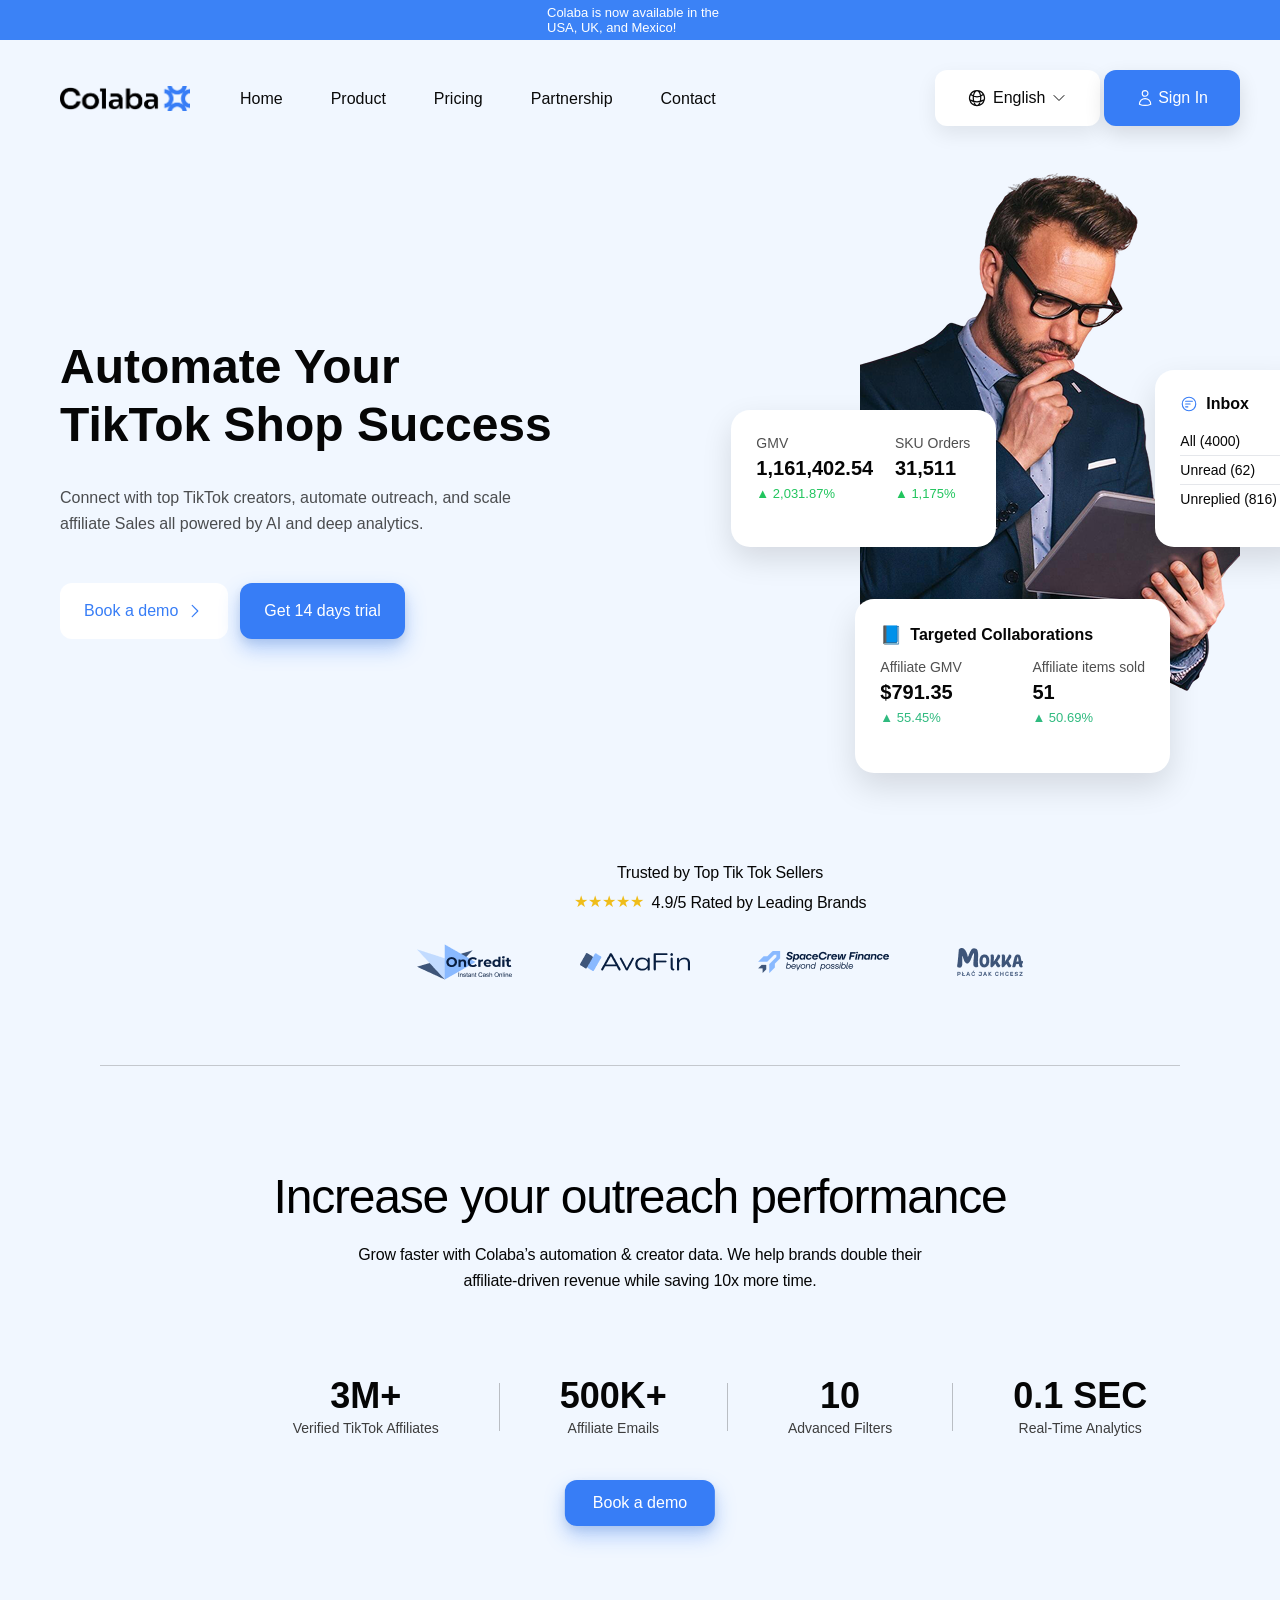
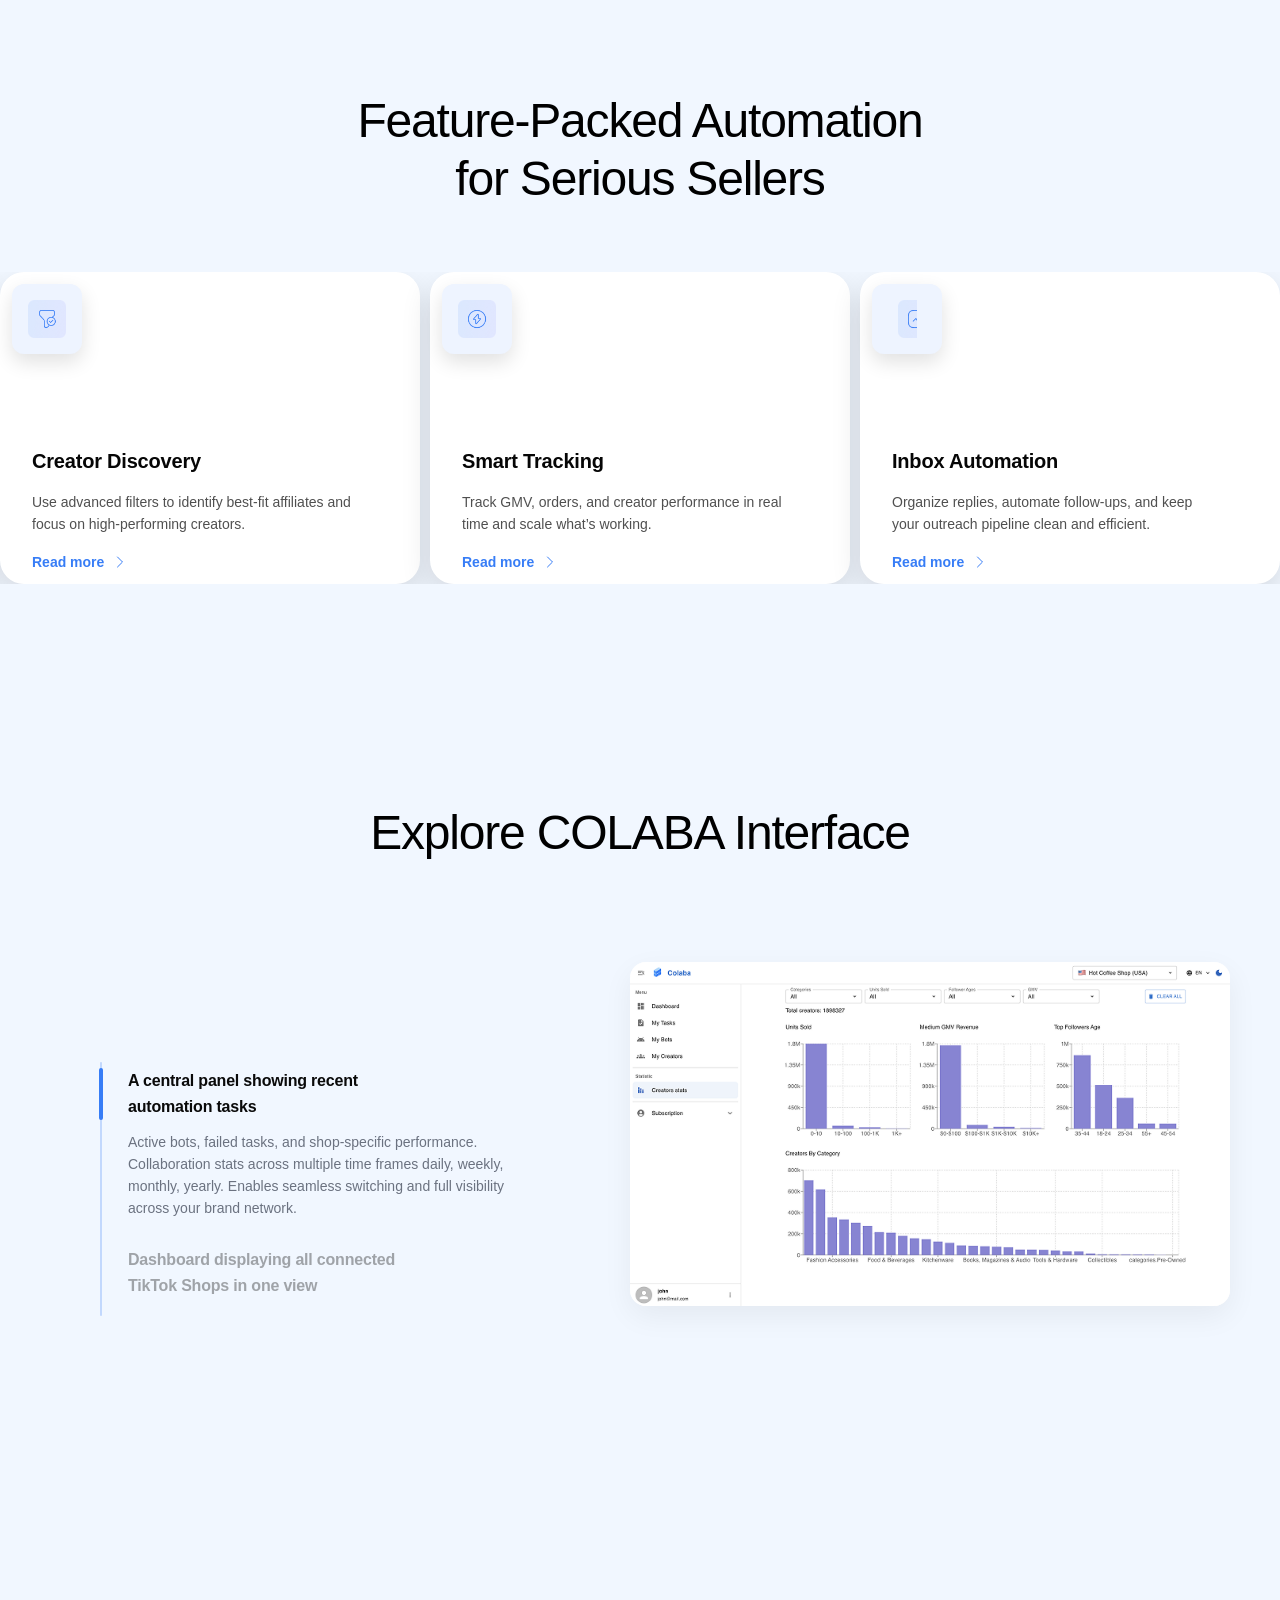
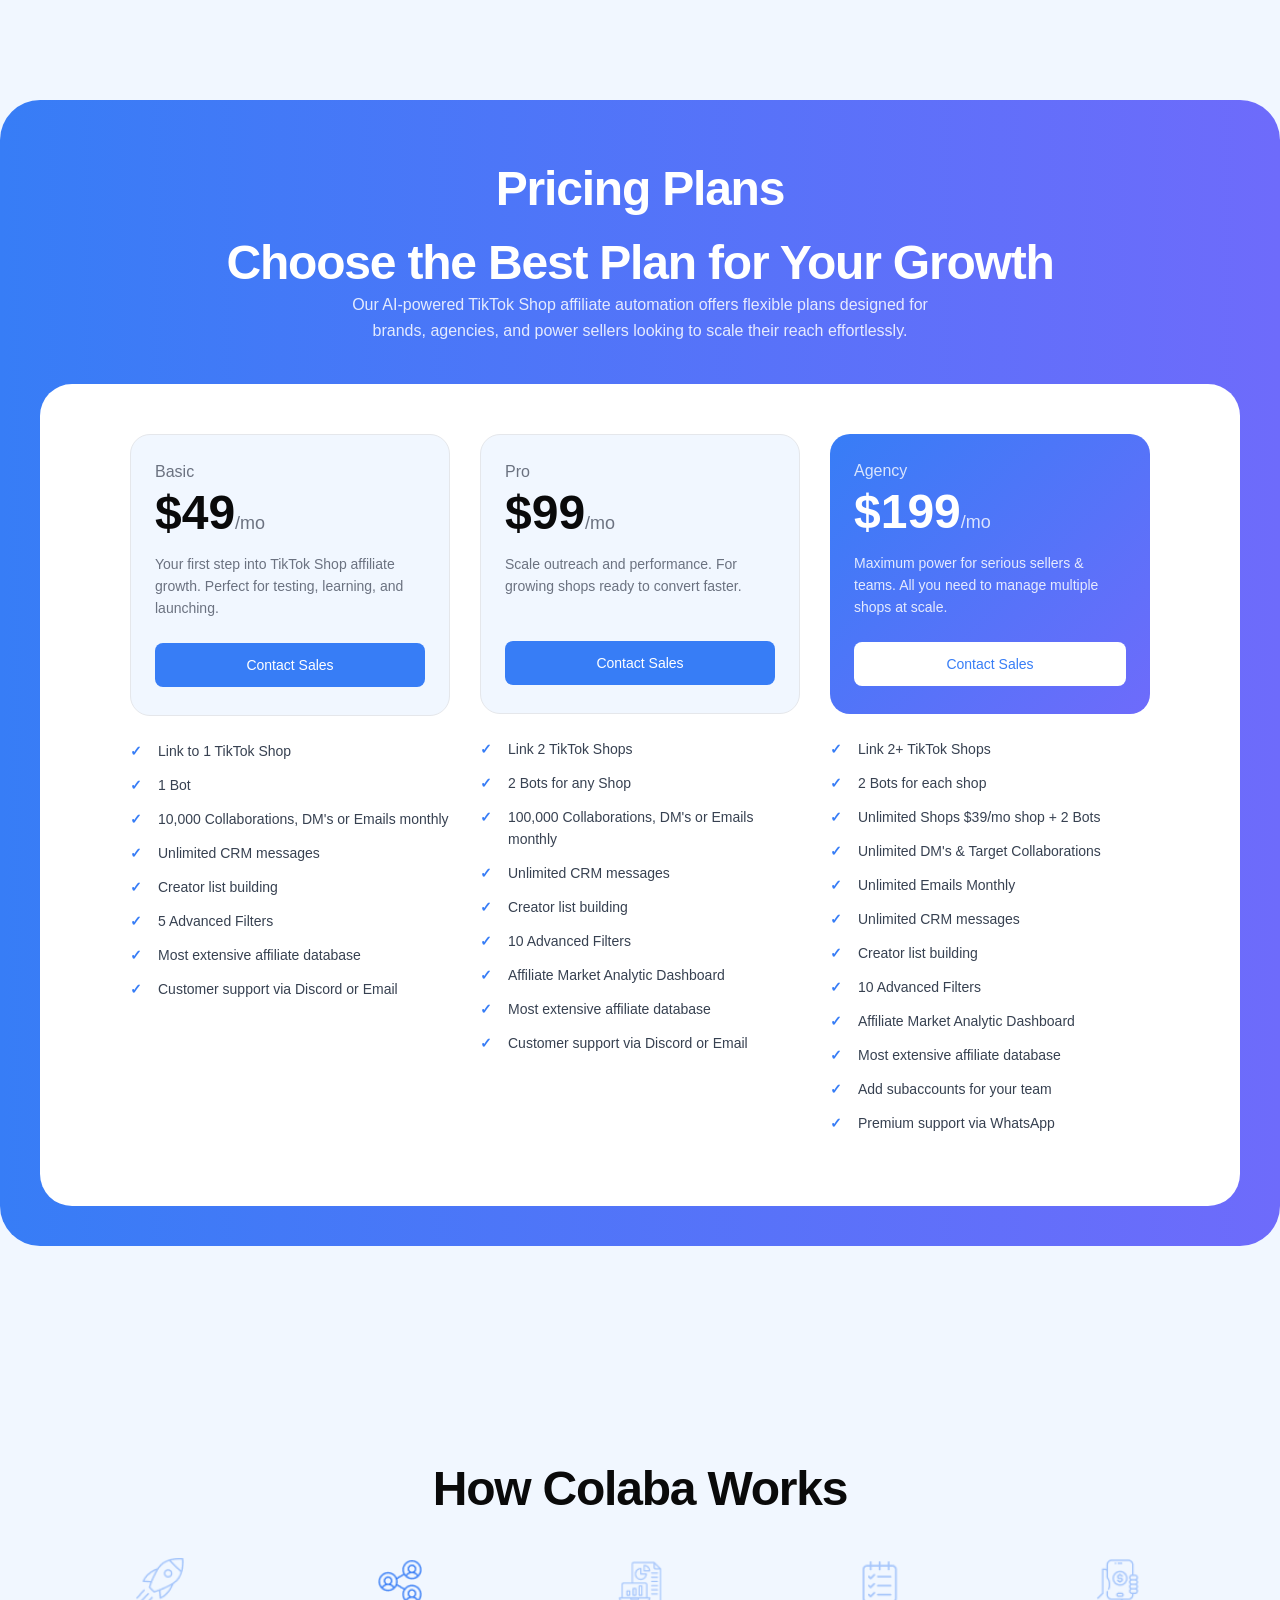
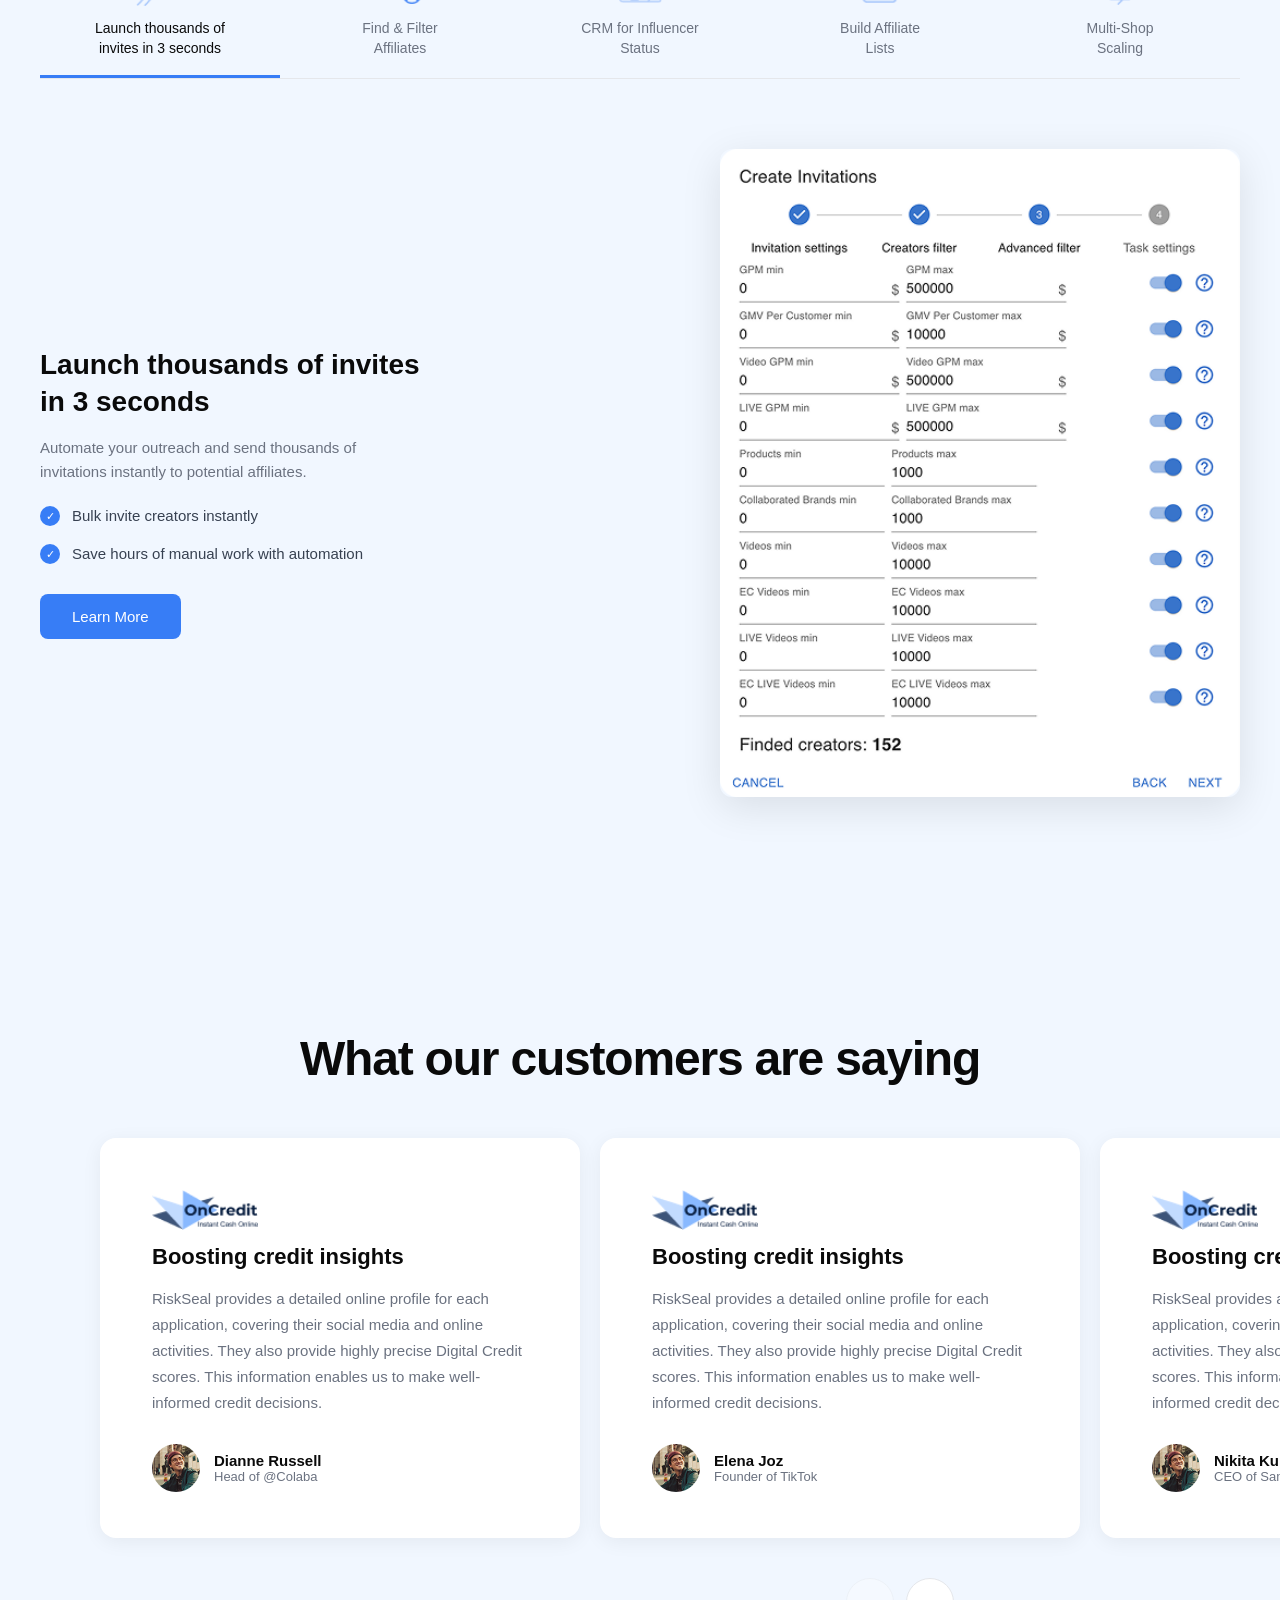
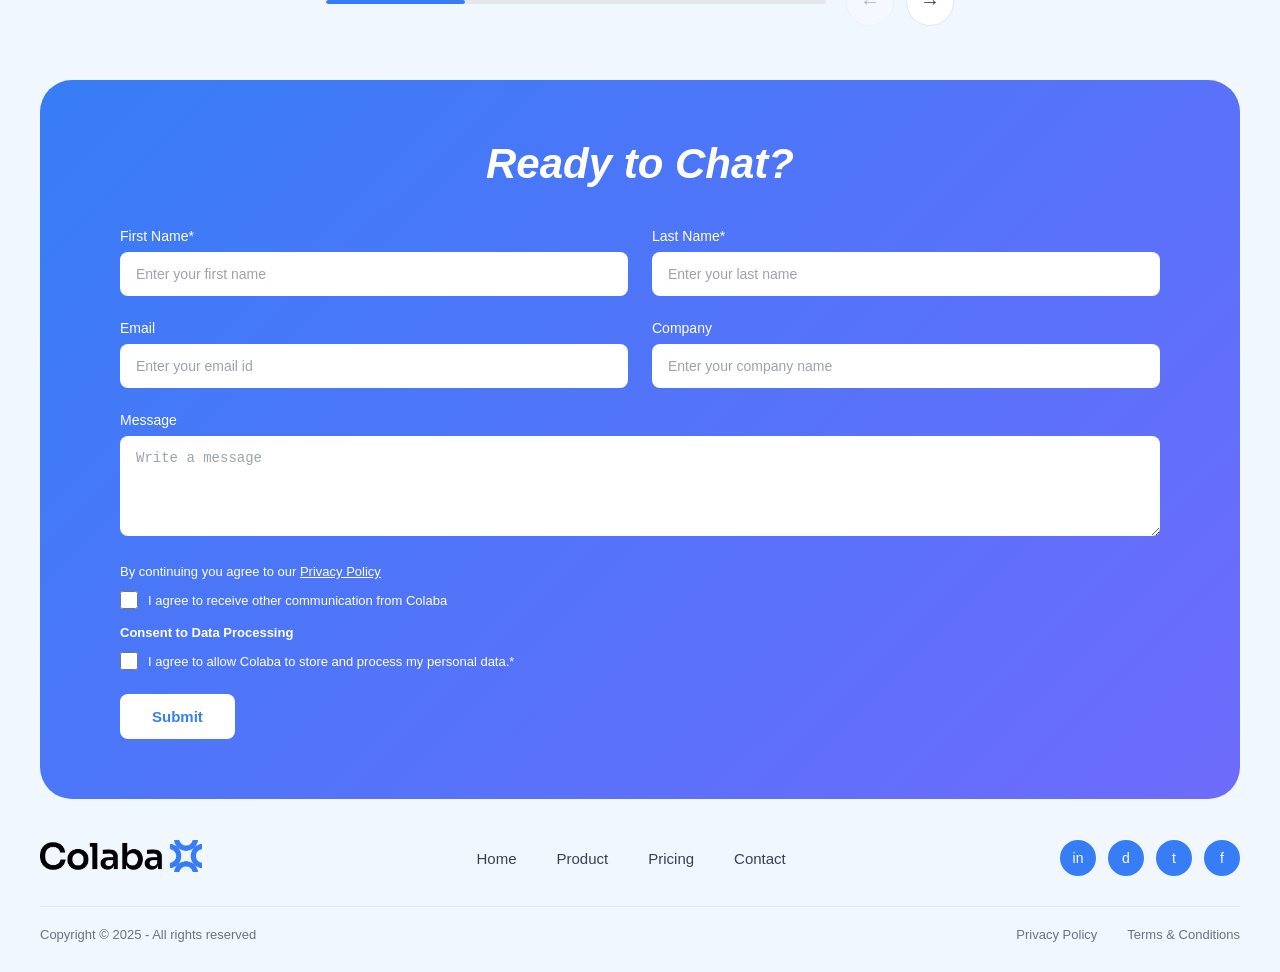
==== index.html @ 6de0d35f "Initial commit" ====
<!DOCTYPE html>
<html lang="en">
<head>
  <meta charset="UTF-8" />
  <title>Colaba</title>
  <link rel="stylesheet" href="https://cdn.jsdelivr.net/npm/swiper@11/swiper-bundle.min.css">
  <link rel="stylesheet" href="assets/css/style.css" />
  <link rel="stylesheet" href="assets/css/responsive.css" />
</head>
<body>
<!-- ================= HEADER ================= -->
<header class="site-header">
  <div class="container">
    <div class="header-wrapper">
 
      <!-- Announcement Bar -->
      <div class="announcement-wrapper">
        <div class="announcement-bar">
          Colaba is now available in the USA, UK, and Mexico!
        </div>
      </div>
 
      <!-- Logo -->
      <img src="assets/Group.png" alt="Colaba Logo" class="logo" />
 
      <!-- Navigation -->
      <nav class="nav-menu">
        <a href="#">Home</a>
        <a href="#">Product</a>
        <a href="#">Pricing</a>
        <a href="#">Partnership</a>
        <a href="#">Contact</a>
      </nav>
 
      <!-- Language Button -->
      <button class="english-btn">
        <svg xmlns="http://www.w3.org/2000/svg" fill="none" viewBox="0 0 24 24" stroke-width="1.5" stroke="currentColor" class="icon">
          <path stroke-linecap="round" stroke-linejoin="round" d="M12 21a9.004 9.004 0 0 0 8.716-6.747M12 21a9.004 9.004 0 0 1-8.716-6.747M12 21c2.485 0 4.5-4.03 4.5-9S14.485 3 12 3m0 18c-2.485 0-4.5-4.03-4.5-9S9.515 3 12 3m0 0a8.997 8.997 0 0 1 7.843 4.582M12 3a8.997 8.997 0 0 0-7.843 4.582m15.686 0A11.953 11.953 0 0 1 12 10.5c-2.998 0-5.74-1.1-7.843-2.918m15.686 0A8.959 8.959 0 0 1 21 12c0 .778-.099 1.533-.284 2.253m0 0A17.919 17.919 0 0 1 12 16.5c-3.162 0-6.133-.815-8.716-2.247m0 0A9.015 9.015 0 0 1 3 12c0-1.605.42-3.113 1.157-4.418" />
        </svg>
        <span>English</span>
        <svg xmlns="http://www.w3.org/2000/svg" fill="none" viewBox="0 0 24 24" stroke-width="1.5" stroke="currentColor" class="arrow">
          <path stroke-linecap="round" stroke-linejoin="round" d="m19.5 8.25-7.5 7.5-7.5-7.5" />
        </svg>
      </button>
 
      <!-- Sign In -->
      <button class="signin-btn">
        <svg xmlns="http://www.w3.org/2000/svg" fill="none" viewBox="0 0 24 24" stroke-width="1.5" stroke="currentColor" class="icon">
          <path stroke-linecap="round" stroke-linejoin="round" d="M15.75 6a3.75 3.75 0 1 1-7.5 0 3.75 3.75 0 0 1 7.5 0ZM4.501 20.118a7.5 7.5 0 0 1 14.998 0A17.933 17.933 0 0 1 12 21.75c-2.676 0-5.216-.584-7.499-1.632Z" />
        </svg>
        <span>Sign In</span>
      </button>
 
    </div>
  </div>
</header>
 
<!-- ================= HERO SECTION ================= -->
<section class="section-hero">
  <div class="container">
    <div class="hero-wrapper">
 
      <!-- Hero Left -->
      <div class="hero-left">
        <div class="hero-text-frame">
          <h1>Automate Your<br />TikTok Shop Success</h1>
          <p>Connect with top TikTok creators, automate outreach, and scale affiliate Sales all powered by AI and deep analytics.</p>
          <div class="hero-buttons">
            <button class="btn-secondary">
              Book a demo
              <svg xmlns="http://www.w3.org/2000/svg" fill="none" viewBox="0 0 24 24" stroke-width="1.5" stroke="currentColor" class="chevron">
                <path stroke-linecap="round" stroke-linejoin="round" d="m8.25 4.5 7.5 7.5-7.5 7.5" />
              </svg>
            </button>
            <button class="btn-primary cta-floating-effect">Get 14 days trial</button>
          </div>
        </div>
      </div>
 
      <!-- Hero Right -->
      <div class="hero-right">
        <img src="assets/im.png" alt="Hero Visual" class="hero-image" />
 
        <div class="stats-frame">
          <div class="stat-item">
            <span class="stat-label">GMV</span>
            <span class="stat-value">1,161,402.54</span>
            <span class="stat-growth">▲ 2,031.87%</span>
          </div>
          <div class="stat-item">
            <span class="stat-label">SKU Orders</span>
            <span class="stat-value">31,511</span>
            <span class="stat-growth">▲ 1,175%</span>
          </div>
        </div>
 
        <div class="collab-frame">
          <div class="collab-header">
            <span class="collab-icon">📘</span>
            <span class="collab-title">Targeted Collaborations</span>
          </div>
          <div class="collab-stats">
            <div class="collab-item">
              <span class="collab-label">Affiliate GMV</span>
              <span class="collab-value">$791.35</span>
              <span class="collab-growth">▲ 55.45%</span>
            </div>
            <div class="collab-item">
              <span class="collab-label">Affiliate items sold</span>
              <span class="collab-value">51</span>
              <span class="collab-growth">▲ 50.69%</span>
            </div>
          </div>
        </div>
 
        <div class="inbox-frame">
          <div class="inbox-header">
            <svg xmlns="http://www.w3.org/2000/svg" fill="none" viewBox="0 0 24 24" stroke-width="1.5" stroke="currentColor" class="inbox-icon">
              <path stroke-linecap="round" stroke-linejoin="round" d="M7.5 8.25h9m-9 3.75h6m-6 3.75h3M21 12c0 4.97-4.03 9-9 9s-9-4.03-9-9 4.03-9 9-9 9 4.03 9 9Z" />
            </svg>
            <span class="inbox-title">Inbox</span>
          </div>
          <div class="inbox-item">All (4000)</div>
          <div class="divider"></div>
          <div class="inbox-item">Unread (62)</div>
          <div class="divider"></div>
          <div class="inbox-item">Unreplied (816)</div>
        </div>
      </div>
 
    </div>
  </div>
</section>
 
<!-- ================= TRUST SECTION ================= -->
<section class="section-trust">
  <div class="container">
    <div class="trust-wrapper">
 
      <div class="trust-badge">
        <span class="trust-text">Trusted by Top Tik Tok Sellers</span>
        <div class="rating-row">
          <div class="stars">★★★★★</div>
          <span class="rating-text">4.9/5 Rated by Leading Brands</span>
        </div>
      </div>
 
      <img src="assets/Frame 146.png" alt="Trusted Brands" class="brands-image" />
 
    </div>
  </div>
</section>
 
<hr class="section-separator" />
<!-- ================= SECOND PAGE / OUTREACH SECTION ================= -->
<section class="section-outreach">

  <div class="container">

    <!-- Section Header -->
    <div class="outreach-header">
      <h2 class="second-page-title">
        Increase your outreach performance
      </h2>

      <p class="second-page-subtext">
        Grow faster with Colaba’s automation & creator data. We help brands double their
        affiliate-driven revenue while saving 10x more time.
      </p>
    </div>

    <!-- Metrics -->
    <div class="metrics-bar">

      <div class="metric">
        <div class="metric-value">3M+</div>
        <div class="metric-label">Verified TikTok Affiliates</div>
      </div>

      <div class="metric-divider"></div>

      <div class="metric">
        <div class="metric-value">500K+</div>
        <div class="metric-label">Affiliate Emails</div>
      </div>

      <div class="metric-divider"></div>

      <div class="metric">
        <div class="metric-value">10</div>
        <div class="metric-label">Advanced Filters</div>
      </div>

      <div class="metric-divider"></div>

      <div class="metric">
        <div class="metric-value">0.1 SEC</div>
        <div class="metric-label">Real-Time Analytics</div>
      </div>

    </div>

    <!-- CTA -->
    <div class="outreach-cta">
      <button class="cta-positioned cta-floating-effect">
        Book a demo
      </button>
    </div>

  </div>

</section>

<!-- ================= THIRD PAGE ================= -->
<section>

  <!-- Title (UNCHANGED classes) -->
  <section class="third-page-title-wrapper">
    <h2 class="third-page-title">
      Feature-Packed Automation<br />
      for Serious Sellers
    </h2>
  </section>

  <!-- Cards Section (UNCHANGED classes & structure) -->
  <section class="third-page-cards">

    <div class="swiper mySwiper">
      <div class="swiper-wrapper">

        <!-- Card 1 -->
        <div class="swiper-slide">
          <div class="feature-card">
            <div class="feature-icon icon-1">
              <img src="assets/Frame 152.png" alt="Feature icon 1" />
            </div>

            <div class="feature-content">
              <h3 class="feature-title">AI Outreach</h3>
              <p class="feature-desc">
                Find top creators and automate personalized outreach to scale faster with less manual work.
              </p>

              <a href="#" class="feature-link">
                Read more
                <svg xmlns="http://www.w3.org/2000/svg" fill="none"
                  viewBox="0 0 24 24" stroke-width="1.5"
                  stroke="currentColor" class="feature-link-icon">
                  <path stroke-linecap="round" stroke-linejoin="round"
                    d="m8.25 4.5 7.5 7.5-7.5 7.5" />
                </svg>
              </a>
            </div>
          </div>
        </div>

        <!-- Card 2 -->
        <div class="swiper-slide">
          <div class="feature-card">
            <div class="feature-icon icon-2">
              <img src="assets/Frame 154.png" alt="Feature icon 2" />
            </div>

            <div class="feature-content">
              <h3 class="feature-title">Creator Discovery</h3>
              <p class="feature-desc">
                Use advanced filters to identify best-fit affiliates and focus on high-performing creators.
              </p>

              <a href="#" class="feature-link">
                Read more
                <svg xmlns="http://www.w3.org/2000/svg" fill="none"
                  viewBox="0 0 24 24" stroke-width="1.5"
                  stroke="currentColor" class="feature-link-icon">
                  <path stroke-linecap="round" stroke-linejoin="round"
                    d="m8.25 4.5 7.5 7.5-7.5 7.5" />
                </svg>
              </a>
            </div>
          </div>
        </div>

        <!-- Card 3 -->
        <div class="swiper-slide">
          <div class="feature-card">
            <div class="feature-icon icon-3">
              <img src="assets/Frame 156.png" alt="Feature icon 3" />
            </div>

            <div class="feature-content">
              <h3 class="feature-title">Smart Tracking</h3>
              <p class="feature-desc">
                Track GMV, orders, and creator performance in real time and scale what’s working.
              </p>

              <a href="#" class="feature-link">
                Read more
                <svg xmlns="http://www.w3.org/2000/svg" fill="none"
                  viewBox="0 0 24 24" stroke-width="1.5"
                  stroke="currentColor" class="feature-link-icon">
                  <path stroke-linecap="round" stroke-linejoin="round"
                    d="m8.25 4.5 7.5 7.5-7.5 7.5" />
                </svg>
              </a>
            </div>
          </div>
        </div>

        <!-- Card 4 -->
        <div class="swiper-slide">
          <div class="feature-card">
            <div class="feature-icon icon-4">
              <img src="assets/Frame 158.png" alt="Feature icon 4" />
            </div>

            <div class="feature-content">
              <h3 class="feature-title">Inbox Automation</h3>
              <p class="feature-desc">
                Organize replies, automate follow-ups, and keep your outreach pipeline clean and efficient.
              </p>

              <a href="#" class="feature-link">
                Read more
                <svg xmlns="http://www.w3.org/2000/svg" fill="none"
                  viewBox="0 0 24 24" stroke-width="1.5"
                  stroke="currentColor" class="feature-link-icon">
                  <path stroke-linecap="round" stroke-linejoin="round"
                    d="m8.25 4.5 7.5 7.5-7.5 7.5" />
                </svg>
              </a>
            </div>
          </div>
        </div>

      </div>
    </div>

  </section>

</section>

<!-- ================= Explore Section ================= -->
<section class="explore-section">

  <!-- Section Title -->
  <h2 class="explore-title">
    Explore COLABA Interface
  </h2>

  <!-- Main Layout -->
  <div class="explore-layout">

    <!-- ================= Left Side ================= -->
    <div class="explore-left">

      <!-- Tabs Wrapper -->
      <div class="explore-tabs">

        <!-- Radio Controls (UNCHANGED) -->
        <input type="radio" name="exploreTabs" id="tab-1" checked>
        <input type="radio" name="exploreTabs" id="tab-2">

        <!-- Vertical Rail + Indicator -->
        <div class="explore-rail" aria-hidden="true">
          <div class="explore-indicator"></div>
        </div>

        <!-- Tab Item 1 -->
        <label class="explore-item item-1" for="tab-1">
          <div class="explore-item-title">
            A central panel showing recent<br />
            automation tasks
          </div>

          <div class="explore-item-desc">
            Active bots, failed tasks, and shop-specific performance. Collaboration stats across multiple time frames daily, weekly, monthly, yearly. Enables seamless switching and full visibility across your brand network.
          </div>
        </label>

        <!-- Tab Item 2 -->
        <label class="explore-item item-2" for="tab-2">
          <div class="explore-item-title">
            Dashboard displaying all connected<br />
            TikTok Shops in one view
          </div>

          <div class="explore-item-desc">
            View all connected shops in one dashboard and quickly track performance across your network.
          </div>
        </label>

      </div>
    </div>

    <!-- ================= Right Side ================= -->
    <div class="explore-right">
      <img
        src="assets/image 11.png"
        alt="COLABA Dashboard Preview"
        class="explore-image"
      />
    </div>

  </div>

</section>

<!-- ================= Pricing Section ================= -->
<section class="pricing-section">

  <!-- Gradient Card (Background Layer) -->
  <div class="gradient-card">

    <!-- Section Headings -->
    <h2 class="gradient-title">
      Pricing Plans
    </h2>

    <h3 class="gradient-subtitle">
      Choose the Best Plan for Your Growth
    </h3>

    <p class="gradient-desc">
      Our AI-powered TikTok Shop affiliate automation offers flexible plans designed for brands, agencies, and power sellers looking to scale their reach effortlessly.
    </p>

    <!-- White Card (Foreground Layer) -->
    <div class="white-card">

      <!-- Pricing Cards Wrapper -->
      <div class="pricing-cards">

        <!-- ================= Basic Plan ================= -->
        <div class="price-card">

          <div class="price-header">
            <span class="plan-name">Basic</span>

            <div class="plan-price">
              $49<span>/mo</span>
            </div>

            <p class="plan-desc">
              Your first step into TikTok Shop affiliate growth. Perfect for testing, learning, and launching.
            </p>

            <button class="plan-btn">
              Contact Sales
            </button>
          </div>

          <div class="plan-features">
            <ul>
              <li>Link to 1 TikTok Shop</li>
              <li>1 Bot</li>
              <li>10,000 Collaborations, DM's or Emails monthly</li>
              <li>Unlimited CRM messages</li>
              <li>Creator list building</li>
              <li>5 Advanced Filters</li>
              <li>Most extensive affiliate database</li>
              <li>Customer support via Discord or Email</li>
            </ul>
          </div>

        </div>

        <!-- ================= Pro Plan ================= -->
        <div class="price-card">

          <div class="price-header">
            <span class="plan-name">Pro</span>

            <div class="plan-price">
              $99<span>/mo</span>
            </div>

            <p class="plan-desc">
              Scale outreach and performance. For growing shops ready to convert faster.
            </p>

            <button class="plan-btn">
              Contact Sales
            </button>
          </div>

          <div class="plan-features">
            <ul>
              <li>Link 2 TikTok Shops</li>
              <li>2 Bots for any Shop</li>
              <li>100,000 Collaborations, DM's or Emails monthly</li>
              <li>Unlimited CRM messages</li>
              <li>Creator list building</li>
              <li>10 Advanced Filters</li>
              <li>Affiliate Market Analytic Dashboard</li>
              <li>Most extensive affiliate database</li>
              <li>Customer support via Discord or Email</li>
            </ul>
          </div>

        </div>

        <!-- ================= Agency Plan (Active) ================= -->
        <div class="price-card active">

          <div class="price-header">
            <span class="plan-name">Agency</span>

            <div class="plan-price">
              $199<span>/mo</span>
            </div>

            <p class="plan-desc">
              Maximum power for serious sellers & teams. All you need to manage multiple shops at scale.
            </p>

            <button class="plan-btn">
              Contact Sales
            </button>
          </div>

          <div class="plan-features">
            <ul>
              <li>Link 2+ TikTok Shops</li>
              <li>2 Bots for each shop</li>
              <li>Unlimited Shops $39/mo shop + 2 Bots</li>
              <li>Unlimited DM's & Target Collaborations</li>
              <li>Unlimited Emails Monthly</li>
              <li>Unlimited CRM messages</li>
              <li>Creator list building</li>
              <li>10 Advanced Filters</li>
              <li>Affiliate Market Analytic Dashboard</li>
              <li>Most extensive affiliate database</li>
              <li>Add subaccounts for your team</li>
              <li>Premium support via WhatsApp</li>
            </ul>
          </div>

        </div>

      </div>
    </div>

  </div>

</section>


<!-- How Colaba Works Section -->
<section class="section-how-it-works">
  <div class="container">
    <div class="how-it-works-wrapper">
 
      <h2 class="section-title">How Colaba Works</h2>
 
      <!-- Tabs Component -->
      <div class="print-tab" data-tab-id="colaba-tabs">
 
        <!-- Tabs Menu -->
        <ul class="print-tab-menu">
          <li data-tab-menu="launch" class="active">
            <div class="tab-icon">
              <img src="assets\rocket (4) 1.png" alt="Launch">
            </div>
            <span class="tab-text">Launch thousands of<br>invites in 3 seconds</span>
          </li>
          <li data-tab-menu="filter">
            <div class="tab-icon">
              <img src="assets\affiliate 1.png" alt="Filter">
            </div>
            <span class="tab-text">Find & Filter<br>Affiliates</span>
          </li>
          <li data-tab-menu="crm">
            <div class="tab-icon">
              <img src="assets\reporting 1.png" alt="CRM">
            </div>
            <span class="tab-text">CRM for Influencer<br>Status</span>
          </li>
          <li data-tab-menu="lists">
            <div class="tab-icon">
              <img src="assets\checklist (3) 1.png" alt="List">
            </div>
            <span class="tab-text">Build Affiliate<br>Lists</span>
          </li>
          <li data-tab-menu="scaling">
            <div class="tab-icon">
              <img src="assets\mobile-payment 1.png" alt="Scaling">
            </div>
            <span class="tab-text">Multi-Shop<br>Scaling</span>
          </li>
        </ul>
 
        <!-- Tabs Content -->
        <div class="print-tab-content">
 
          <!-- Tab 1: Launch -->
          <div data-tab-content="launch" class="view">
            <div class="tab-content-inner">
              <div class="content-left">
                <h3 class="content-title">Launch thousands of invites in 3 seconds</h3>
                <p class="content-desc">
                  Automate your outreach and send thousands of invitations instantly to potential affiliates.
                </p>
                <ul class="content-features">
                  <li>Bulk invite creators instantly</li>
                  <li>Save hours of manual work with automation</li>
                </ul>
                <button class="btn-learn-more">Learn More</button>
              </div>
              <div class="content-right">
                <img src="assets\image 21.png" alt="Launch Invites" class="content-image">
              </div>
            </div>
          </div>
 
          <!-- Tab 2: Filter -->
          <div data-tab-content="filter">
            <div class="tab-content-inner">
              <div class="content-left">
                <h3 class="content-title">Find & Filter Affiliates</h3>
                <p class="content-desc">
                  Hyper-target your outreach with AI filters Use 10+ advanced filters unavailable on TikTok or other tools:
                </p>
                <ul class="content-features">
                  <li>GMV, GPM, content volume</li>
                  <li>Brands collaborated, products promoted Let Colaba instantly surface your top-match creators.</li>
                </ul>
                <button class="btn-learn-more">Learn More</button>
              </div>
              <div class="content-right">
                <img src="assets\image 21.png" alt="Create Invitations" class="content-image">
              </div>
            </div>
          </div>
 
          <!-- Tab 3: CRM -->
          <div data-tab-content="crm">
            <div class="tab-content-inner">
              <div class="content-left">
                <h3 class="content-title">CRM for Influencer Status</h3>
                <p class="content-desc">
                  Track and manage all your influencer relationships in one place with our powerful CRM.
                </p>
                <ul class="content-features">
                  <li>Track influencer status and progress</li>
                  <li>Manage communications efficiently</li>
                </ul>
                <button class="btn-learn-more">Learn More</button>
              </div>
              <div class="content-right">
                <img src="assets\image 21.png" alt="CRM" class="content-image">
              </div>
            </div>
          </div>
 
          <!-- Tab 4: Lists -->
          <div data-tab-content="lists">
            <div class="tab-content-inner">
              <div class="content-left">
                <h3 class="content-title">Build Affiliate Lists</h3>
                <p class="content-desc">
                  Create and organize your affiliate lists for better campaign management.
                </p>
                <ul class="content-features">
                  <li>Organize affiliates by category</li>
                  <li>Export and share lists easily</li>
                </ul>
                <button class="btn-learn-more">Learn More</button>
              </div>
              <div class="content-right">
                <img src="assets\image 21.png" alt="Build Lists" class="content-image">
              </div>
            </div>
          </div>
 
          <!-- Tab 5: Scaling -->
          <div data-tab-content="scaling">
            <div class="tab-content-inner">
              <div class="content-left">
                <h3 class="content-title">Multi-Shop Scaling</h3>
                <p class="content-desc">
                  Scale your operations across multiple shops with ease.
                </p>
                <ul class="content-features">
                  <li>Manage multiple TikTok shops</li>
                  <li>Unified dashboard for all shops</li>
                </ul>
                <button class="btn-learn-more">Learn More</button>
              </div>
              <div class="content-right">
                <img src="assets\image 21.png" alt="Multi-Shop" class="content-image">
              </div>
            </div>
          </div>
 
        </div>
 
      </div>
 
    </div>
  </div>
</section>
<!-- Testimonials Section -->
<section class="section-testimonials">
  <div class="container">
    <div class="testimonials-wrapper">
 
      <h2 class="section-title">What our customers are saying</h2>
 
      <div class="swiper-container testimonials-slider">
        <div class="swiper-wrapper">
 
          <div class="swiper-slide">
            <div class="testimonial-card">
              <div class="card-logo">
                <img src="assets\664464d7aff31243b63e68c8_logo6 1.png" alt="OnCredit">
              </div>
              <h3 class="card-title">Boosting credit insights</h3>
              <p class="card-text">RiskSeal provides a detailed online profile for each application, covering their social media and online activities. They also provide highly precise Digital Credit scores. This information enables us to make well-informed credit decisions.</p>
              <div class="card-author">
                <img src="assets\Frame 186.png" alt="Dianne Russell" class="author-img">
                <div class="author-info">
                  <span class="author-name">Dianne Russell</span>
                  <span class="author-role">Head of @Colaba</span>
                </div>
              </div>
            </div>
          </div>
 
          <div class="swiper-slide">
            <div class="testimonial-card">
              <div class="card-logo">
                <img src="assets\664464d7aff31243b63e68c8_logo6 1.png" alt="AvaFin">
              </div>
              <h3 class="card-title">Boosting credit insights</h3>
              <p class="card-text">RiskSeal provides a detailed online profile for each application, covering their social media and online activities. They also provide highly precise Digital Credit scores. This information enables us to make well-informed credit decisions.</p>
              <div class="card-author">
                <img src="assets\Frame 186.png" alt="Elena Joz" class="author-img">
                <div class="author-info">
                  <span class="author-name">Elena Joz</span>
                  <span class="author-role">Founder of TikTok</span>
                </div>
              </div>
            </div>
          </div>
 
          <div class="swiper-slide">
            <div class="testimonial-card">
              <div class="card-logo">
                <img src="assets\664464d7aff31243b63e68c8_logo6 1.png" alt="SpaceCrew">
              </div>
              <h3 class="card-title">Boosting credit insights</h3>
              <p class="card-text">RiskSeal provides a detailed online profile for each application, covering their social media and online activities. They also provide highly precise Digital Credit scores. This information enables us to make well-informed credit decisions.</p>
              <div class="card-author">
                <img src="assets\Frame 186.png" alt="Nikita Kulikov" class="author-img">
                <div class="author-info">
                  <span class="author-name">Nikita Kulikov</span>
                  <span class="author-role">CEO of Samurai</span>
                </div>
              </div>
            </div>
          </div>
 
          <div class="swiper-slide">
            <div class="testimonial-card">
              <div class="card-logo">
                <img src="assets\664464d7aff31243b63e68c8_logo6 1.png" alt="Company">
              </div>
              <h3 class="card-title">Boosting credit insights</h3>
              <p class="card-text">RiskSeal provides a detailed online profile for each application, covering their social media and online activities. They also provide highly precise Digital Credit scores. This information enables us to make well-informed credit decisions.</p>
              <div class="card-author">
                <img src="assets\Frame 186.png" alt="John Doe" class="author-img">
                <div class="author-info">
                  <span class="author-name">John Doe</span>
                  <span class="author-role">Marketing Head</span>
                </div>
              </div>
            </div>
          </div>
 
          <div class="swiper-slide">
            <div class="testimonial-card">
              <div class="card-logo">
                <img src="assets\664464d7aff31243b63e68c8_logo6 1.png" alt="Company">
              </div>
              <h3 class="card-title">Boosting credit insights</h3>
              <p class="card-text">RiskSeal provides a detailed online profile for each application, covering their social media and online activities. They also provide highly precise Digital Credit scores. This information enables us to make well-informed credit decisions.</p>
              <div class="card-author">
                <img src="assets\Frame 186.png" alt="Jane Smith" class="author-img">
                <div class="author-info">
                  <span class="author-name">Jane Smith</span>
                  <span class="author-role">Product Manager</span>
                </div>
              </div>
            </div>
          </div>
 
        </div>
      </div>
 
      <div class="slider-controls">
        <div class="progress-bar">
          <div class="progress-fill"></div>
        </div>
        <div class="slider-arrows">
          <button class="swiper-button-prev"><span>←</span></button>
          <button class="swiper-button-next"><span>→</span></button>
        </div>
      </div>
 
    </div>
  </div>
</section>
<!-- Contact Section -->
<section class="section-contact">
  <div class="container">
    <div class="contact-wrapper">
 
      <div class="contact-card">
        <h2 class="contact-title">Ready to Chat?</h2>
 
        <form class="contact-form">
          <div class="form-row">
            <div class="form-group">
              <label>First Name*</label>
              <input type="text" placeholder="Enter your first name">
            </div>
            <div class="form-group">
              <label>Last Name*</label>
              <input type="text" placeholder="Enter your last name">
            </div>
          </div>
 
          <div class="form-row">
            <div class="form-group">
              <label>Email</label>
              <input type="email" placeholder="Enter your email id">
            </div>
            <div class="form-group">
              <label>Company</label>
              <input type="text" placeholder="Enter your company name">
            </div>
          </div>
 
          <div class="form-group full-width">
            <label>Message</label>
            <textarea placeholder="Write a message"></textarea>
          </div>
 
          <div class="form-consent">
            <p>By continuing you agree to our <a href="#">Privacy Policy</a></p>
            
            <label class="checkbox-label">
              <input type="checkbox">
              <span>I agree to receive other communication from Colaba</span>
            </label>
 
            <p class="consent-title">Consent to Data Processing</p>
            
            <label class="checkbox-label">
              <input type="checkbox">
              <span>I agree to allow Colaba to store and process my personal data.*</span>
            </label>
          </div>
 
          <button type="submit" class="btn-submit">Submit</button>
        </form>
      </div>
 
    </div>
  </div>
</section>
 
<!-- Footer -->
<footer class="site-footer">
  <div class="container">
    <div class="footer-top">
      <div class="footer-logo">
        <img src="assets\Group.png" alt="Colaba">
      </div>
      <nav class="footer-nav">
        <a href="#">Home</a>
        <a href="#">Product</a>
        <a href="#">Pricing</a>
        <a href="#">Contact</a>
      </nav>
      <div class="footer-social">
        <a href="#" class="social-icon"><span>in</span></a>
        <a href="#" class="social-icon"><span>d</span></a>
        <a href="#" class="social-icon"><span>t</span></a>
        <a href="#" class="social-icon"><span>f</span></a>
      </div>
    </div>
    <div class="footer-bottom">
      <p class="copyright">Copyright © 2025 - All rights reserved</p>
      <div class="footer-links">
        <a href="#">Privacy Policy</a>
        <a href="#">Terms & Conditions</a>
      </div>
    </div>
  </div>
</footer>
<!-- <script src="https://cdn.jsdelivr.net/npm/swiper@11/swiper-bundle.min.js"></script> -->
<script src="https://code.jquery.com/jquery-3.6.0.min.js"></script>
<script src="https://cdn.jsdelivr.net/npm/swiper@11/swiper-bundle.min.js"></script>
<script src="assets/js/custom.js"></script>
</body>
</html>
---- assets/css/style.css ----
/* =========================
   RESET
========================= */
* {
  margin: 0;
  padding: 0;
  box-sizing: border-box;
}

/* =========================
   PAGE
========================= */
body {
  background: #F1F7FF; /* light blue like your screenshot */
  position: relative;
  width: 100vw;
  min-height: 100vh; /* ✅ IMPORTANT */
  font-family: Arial, sans-serif;
  overflow-x: hidden;
  overflow-y: auto;
}


/* =========================
   ANNOUNCEMENT BAR
========================= */
.announcement-bar {
  width: 100%;
  height: 40px;
  background-color: #3B82F6;
  color: #ffffff;

  padding: 8px 547px;
  display: flex;
  align-items: center;
  justify-content: center;
  gap: 10px;

  font-size: 13px;
  font-weight: 500;
}

/* =========================
   LOGO
========================= */
.logo {
  position: absolute;
  left: 100px;
  top: 84px;

  width: 130px;
  height: 29px;
  object-fit: contain;
}

/* =========================
   NAVIGATION MENU
========================= */
.nav-menu {
  position: absolute;
  left: 292px;
  top: 86px;

  width: 540px;
  height: 26px;

  display: flex;
  align-items: center;
  gap: 62px;
}

.nav-menu a {
  text-decoration: none;
  color: #0A0A0A; /* Secondary color 950 */
  font-size: 16px;
  font-weight: 500;
}

/* =========================
   ENGLISH BUTTON
========================= */
.english-btn {
  position: absolute;
  left: 1028px;
  top: 70px;

  width: 165px;
  height: 56px;

  padding: 16px 32px;
  border-radius: 12px;
  border: none;

  background-color: #ffffff;
  color: #0A0A0A;

  display: flex;
  align-items: center;
  gap: 6px;

  font-size: 16px;
  font-weight: 500;
  cursor: pointer;

  box-shadow: 0px 8px 20px rgba(0, 0, 0, 0.08);
}

/* Globe icon */
.english-btn .icon {
  width: 20px;
  height: 20px;
}

/* Dropdown arrow */
.english-btn .arrow {
  width: 16px;
  height: 16px;
}
/* =========================
   SIGN IN BUTTON
========================= */
.signin-btn {
  position: absolute;
  left: 1205px;
  top: 70px;

  width: 136px;
  height: 56px;

  padding: 16px 32px;
  border-radius: 12px;
  border: none;

  background-color: #377DF6;
  color: #ffffff;

  display: flex;
  align-items: center;
  gap: 4px;

  font-size: 16px;
  font-weight: 500;
  cursor: pointer;

  box-shadow: 0px 8px 20px rgba(0, 0, 0, 0.12);

  white-space: nowrap;
}

/* User icon */
.signin-btn .icon {
  width: 20px;
  height: 20px;
}
/* =========================
   HERO TEXT FRAME
========================= */
.hero-text-frame {
  position: relative;
  max-width: 554px;
  left: 100px;
  top: 298px;

  width: 554px;
  height: 301px;

  display: flex;
  flex-direction: column;
  gap: 32px;
}

/* Heading */
.hero-text-frame h1 {
  color: #060606;
  font-size: 48px;
  font-weight: 700;
  line-height: 1.2;
}

/* Description text */
.hero-text-frame p {
  color: #060606;
  opacity: 0.7;

  font-size: 16px;
  line-height: 1.6;
  max-width: 480px;
}
/* =========================
   HERO BUTTONS
========================= */
.hero-buttons {
  position: absolute;
  left: 0;
  top: 245px;

  width: 265px;
  height: 56px;

  display: flex;
  align-items: center;
  gap: 12px;
  white-space: nowrap;
}

/* Shared button styles */
.hero-buttons button {
  height: 56px;
  padding: 0 24px;
  border-radius: 12px;
  border: none;

  display: flex;
  align-items: center;
  gap: 8px;

  font-size: 16px;
  font-weight: 500;
  cursor: pointer;
  white-space: nowrap;
}

/* Secondary button (Book a demo) */
.btn-secondary {
  background-color: #FFFFFF;
  color: #377DF6;
}

/* Primary button (Trial) */
.btn-primary {
  background-color: #377DF6;
  color: #FFFFFF;
}

/* Chevron icon */
.chevron {
  width: 18px;
  height: 18px;
}
/* =========================
   HERO RIGHT IMAGE
========================= */
.hero-image {
  position: absolute;
  left: 855px;
  top: 157px;

  width: 441px;
  height: 576px;

  object-fit: cover;
}
/* =========================
   STATS FRAME (LEFT)
========================= */
.stats-frame {
  position: absolute;
  left: 731px;
  top: 410px;

  width: 264.72px;
  height: 136.96px;

  padding: 25.35px;
  border-radius: 19.01px;

  background-color: #FFFFFF;

  display: flex;
  justify-content: space-between;
  gap: 12.68px;

  box-shadow: 0px 12px 30px rgba(0, 0, 0, 0.12);
}

/* Individual stat block */
.stat-item {
  display: flex;
  flex-direction: column;
  gap: 6px;
}

/* Labels */
.stat-label {
  font-size: 14px;
  color: #060606;
  opacity: 0.7;
}

/* Values */
.stat-value {
  font-size: 20px;
  font-weight: 700;
  color: #060606;
}

/* Growth indicator */
.stat-growth {
  font-size: 13px;
  color: #22C55E; /* green growth */
}
/* =========================
   TARGETED COLLABORATIONS FRAME
========================= */
.collab-frame {
  position: absolute;
  left: 855px;
  top: 599px;

  width: 315.31px;
  height: 173.64px;

  padding: 25.35px;
  border-radius: 19.01px;

  background-color: #FFFFFF;

  display: flex;
  flex-direction: column;
  gap: 12.68px;

  box-shadow: 0px 14px 32px rgba(0, 0, 0, 0.12);
}

/* Header */
.collab-header {
  display: flex;
  align-items: center;
  gap: 8px;
}

.collab-icon {
  color: #377DF6;
  font-size: 18px;
}

.collab-title {
  font-size: 16px;
  font-weight: 600;
  color: #060606;
}

/* Stats container */
.collab-stats {
  display: flex;
  justify-content: space-between;
}

/* Individual stat */
.collab-item {
  display: flex;
  flex-direction: column;
  gap: 6px;
}

/* Labels */
.collab-label {
  font-size: 14px;
  color: #060606;
  opacity: 0.7;
}

/* Values */
.collab-value {
  font-size: 20px;
  font-weight: 700;
  color: #060606;
}

/* Growth */
.collab-growth {
  font-size: 13px;
  color: #2FBA7F;
}
/* =========================
   INBOX FRAME
========================= */
.inbox-frame {
  position: absolute;
  left: 1155px;
  top: 370px;

  width: 150.53px;
  height: 177.39px;

  padding: 25.35px;
  border-radius: 19.01px;

  background-color: #FFFFFF;

  display: flex;
  flex-direction: column;

  box-shadow: 0px 14px 32px rgba(0, 0, 0, 0.12);
}

/* Header */
.inbox-header {
  display: flex;
  align-items: center;
  gap: 8px;
  margin-bottom: 14px; /* proper separation from list */
}

.inbox-icon {
  width: 18px;
  height: 18px;
  color: #377DF6;
}

.inbox-title {
  font-size: 16px;
  font-weight: 600;
  color: #060606;
}

/* Inbox rows */
.inbox-item {
  font-size: 14px;
  color: #060606;
  padding: 6px 0; /* ✅ row breathing space */
}


/* Divider lines */
.divider {
  height: 1px;
  background-color: #E5E7EB;
  width: 100%;
}
@media (max-width: 1280px) {
  .logo {
    left: 60px;
  }

  .nav-menu {
    left: 240px;
    gap: 48px;
  }

  .english-btn {
    left: auto;
    right: 180px;
  }

  .signin-btn {
    left: auto;
    right: 40px;
  }

  .hero-text-frame {
    left: 60px;
  }

  .hero-image {
    left: auto;
    right: 40px;
    width: 380px;
  }
}

@media (max-width: 1024px) {
  .nav-menu {
    display: none; /* companies hide nav on tablet */
  }

  .hero-text-frame {
    position: relative;
    top: 160px;
    left: 50%;
    transform: translateX(-50%);
    text-align: center;
    width: 90%;
  }

  .hero-buttons {
    position: relative;
    top: 0;
    justify-content: center;
  }

  .hero-image {
    position: relative;
    top: 200px;
    left: 50%;
    transform: translateX(-50%);
    width: 420px;
  }

  .stats-frame,
  .collab-frame,
  .inbox-frame {
    position: relative;
    top: 260px;
    left: 50%;
    transform: translateX(-50%);
    margin-bottom: 24px;
  }
}
@media (max-width: 768px) {
  body {
    height: auto;
  }

  .logo {
    left: 20px;
    top: 70px;
  }

  .english-btn,
  .signin-btn {
    display: none; /* mobile header simplification */
  }

  .hero-text-frame {
    top: 140px;
    gap: 24px;
  }

  .hero-text-frame h1 {
    font-size: 32px;
    line-height: 1.3;
  }

  .hero-text-frame p {
    font-size: 15px;
  }

  .hero-buttons {
    flex-direction: column;
    width: 100%;
  }

  .hero-buttons button {
    width: 100%;
    justify-content: center;
  }

  .hero-image {
    width: 90%;
    top: 180px;
  }

  .stats-frame,
  .collab-frame,
  .inbox-frame {
    width: 90%;
  }
}

/* =========================
   TRUST BADGE
========================= */
.trust-badge {
  position: absolute;
  left: 529px;
  top: 860px;

  width: 382px;
  height: 52px;

  display: flex;
  flex-direction: column;
  align-items: center;
  gap: 4px;
}

/* Top text */
.trust-text {
  font-size: 16px;
  line-height: 25.6px;
  letter-spacing: -0.2px;
  color: #060606;
  font-weight: 500;
}

/* Rating row */
.rating-row {
  display: flex;
  align-items: center;
  gap: 8px;
}

/* Stars */
.stars {
  color: #EFBD1A;
  font-size: 16px;
  line-height: 1;
}

/* Rating text */
.rating-text {
  font-size: 16px;
  line-height: 25.6px;
  letter-spacing: -0.2px;
  color: #060606;
  font-weight: 400;
}
/* =========================
   TRUSTED BRANDS IMAGE
========================= */
.brands-image {
  position: absolute;
  left: 417px;
  top: 944px;

  width: 606px;
  height: 36px;

  object-fit: contain;
}
/* =========================
   SECTION SEPARATOR
========================= */
.section-separator {
  position: absolute;
  left: 100px;
  top: 1065px;

  width: calc(100% - 200px); /* centered with 100px margin both sides */
  height: 1px;

  border: none;
  background-color: #3D3D3D;
  opacity: 0.25; /* subtle like the screenshot */
}
/* =========================
   SECOND PAGE TITLE (CENTERED)
========================= */
.second-page-title {
  position: absolute;
  left: 50%;
  top: 1168px;

  width: 1114px;
  height: 58px;

  transform: translateX(-50%); /* ✅ center horizontally */

  font-size: 48px;
  font-weight: 500; /* Medium */
  line-height: 57.8px;
  letter-spacing: -1.2px;

  color: #000000;
  text-align: center;
}
/* =========================
   SECOND PAGE SUBTEXT
========================= */
.second-page-subtext {
  position: absolute;
  left: 50%;
  top: 1242px;

  width: 605px;
  height: 52px;

  transform: translateX(-50%);

  font-size: 16px;
  line-height: 25.6px;
  letter-spacing: -0.2px;

  color: #060606;
  text-align: center;
}
/* =========================
   METRICS BAR
========================= */
.metrics-bar {
  position: absolute;
  left: 215px;
  top: 1358px;

  width: 1010px;
  height: 98px;

  display: flex;
  align-items: center;
  justify-content: center;
  gap: 60px;
}

/* Individual metric */
.metric {
  display: flex;
  flex-direction: column;
  align-items: center;
  gap: 6px;
}

/* Big number */
.metric-value {
  font-size: 36px;
  font-weight: 700;
  color: #060606;
  line-height: 1;
}

/* Label */
.metric-label {
  font-size: 14px;
  color: #3D3D3D;
  text-align: center;
}

/* Vertical divider */
.metric-divider {
  width: 1px;
  height: 48px;
  background-color: #3D3D3D;
  opacity: 0.3;
}
/* =========================
   CTA FLOATING EFFECT (NO POSITION)
========================= */
.cta-floating-effect {
  background-color: #377DF6;
  color: #ffffff;

  padding: 14px 28px;
  border-radius: 12px;
  border: none;

  font-size: 16px;
  font-weight: 500;
  cursor: pointer;

  box-shadow: 
    0px 10px 20px rgba(55, 125, 246, 0.35),
    0px 4px 8px rgba(0, 0, 0, 0.08);

  transition: 
    transform 0.25s ease,
    box-shadow 0.25s ease;
}

.cta-floating-effect:hover {
  transform: translateY(-4px);
  box-shadow: 
    0px 16px 30px rgba(55, 125, 246, 0.4),
    0px 8px 12px rgba(0, 0, 0, 0.1);
}
/* =========================
   CTA POSITION (SECOND PAGE ONLY)
========================= */
.cta-positioned {
  position: absolute;
  left: 50%;
  top: 1480px;
  transform: translateX(-50%);
}
/* =========================
   THIRD PAGE TITLE
========================= */
.third-page-title-wrapper {
  position: absolute;
  left: 50%;
  top: 1692px; /* exact Y from Figma */

  transform: translateX(-50%);
  width: 624px;
  height: 116px;

  display: flex;
  align-items: center;
  justify-content: center;

  text-align: center;
}

.third-page-title {
  font-size: 48px;
  font-weight: 500; /* Medium */
  line-height: 57.6px;
  letter-spacing: -1.2px;

  color: #000000;
  opacity: 1;
}
/* =========================
   FEATURE ICON (BASE)
========================= */
.feature-icon {
  width: 70px;
  height: 70px;

  padding: 16px;
  border-radius: 12px;

  display: flex;
  align-items: center;
  justify-content: center;

  background: #EEF4FF;

  box-shadow: 0px 8px 20px rgba(0, 0, 0, 0.12);
}

/* Icon image */
.feature-icon img {
  width: 100%;
  height: 100%;
  object-fit: contain;
}

/* Opacity ONLY on image*/

.icon-1 img {
  opacity: 0.4;
}

.icon-2 img,
.icon-3 img,
.icon-4 img {
  opacity: 1;
}
/* =========================
   FEATURE CARD TEXT
========================= */
.feature-content{
  margin-top: 20px;
  display: flex;
  flex-direction: column;
  gap: 12px;
}
 
.feature-title{
  font-size: 20px;
  font-weight: 700;
  letter-spacing: -0.2px;
  color: #060606;
}
 
.feature-desc{
  font-size: 14px;
  line-height: 22px;
  color: #060606;
  opacity: 0.7;
  max-width: 320px;
}
 
.feature-link{
  margin-top: auto;
  font-size: 14px;
  font-weight: 600;
  color: #377DF6;
  text-decoration: none;
}
 
.feature-link:hover{
  text-decoration: underline;
}
/* Text block exactly as per Figma positions */
.feature-content{
  position: absolute;
  left: 32px;   /* matches Figma X offsets */
  top: 155px;   /* matches Figma Y offsets */
  width: 335px;
  height: 125px;
 
  display: flex;
  flex-direction: column;
  gap: 16px;
}
 
.feature-title{
  font-size: 20px;
  font-weight: 600;
  line-height: 28px;
  color: #060606;
  margin: 0;
}
 
.feature-desc{
  font-size: 14px;
  font-weight: 400;
  line-height: 22px;
  color: #060606;
  opacity: 0.7;
  margin: 0;
}
.feature-link{
  display: inline-flex;
  align-items: center;
  gap: 8px;
 
  color: #377DF6;
  font-size: 14px;
  font-weight: 600;
  line-height: 22px;
 
  text-decoration: none;
}
 
.feature-link:hover{
  text-decoration: underline;
}
 
.feature-link-icon{
  width: 16px;
  height: 16px;
  color: #377DF6; /* same as text */
  flex: 0 0 auto;
}
/* ===== Third Page Cards (SWIPER) ===== */
.third-page-cards{
  position: absolute;
  top: 1872px;
  left: 0;
  width: 100%;
  height: 312px;
  overflow: hidden;
}
 
.mySwiper{ width: 100%; height: 100%; }
 
.mySwiper .swiper-wrapper{
  transition-timing-function: linear !important;
}
 
/* IMPORTANT: allow Swiper to position slides */
.mySwiper .swiper-slide{
  width: 200px;      /* Figma width */
  height: 312px;     /* Figma height */
  display: flex;
}
 
/* Card fills slide */
.mySwiper .feature-card{
  width: 100%;
  height: 100%;
  border-radius: 24px;
  padding: 12px;
  background: #ffffff;
  box-shadow: 0px 12px 30px rgba(0,0,0,0.12);
  position: relative;
}

/* ===== EXPLORE SECTION (absolute, right after 3rd page) ===== */
.explore-section{
  position: absolute;
  left: 0;
  top: 2404px;           /* 2184 + 80 gap */
  width: 100%;
}
 
/* Title sits at top of explore-section */
.explore-section .explore-title{
  width: 563px;
  height: 58px;
  margin: 0 auto 36px;
  text-align: center;
 
  font-size: 48px;
  font-weight: 500;
  line-height: 57.8px;
  letter-spacing: -1.2px;
  color: #000;
}
 
/* Content directly below title (NO top here) */
.explore-layout{
  width: 100%;
  padding: 0 100px;
  display: flex;
  align-items: flex-start;
  gap: 60px;
  margin-top: 100px;
}
 
/* Left column */
.explore-left{
  position: relative;
  width: 420px;
  /* padding-left: 28px; */
  margin-top: 100px;
}
 
/* Rail line */
.explore-rail{
  position: absolute;
  left: 0;
  top: 0;
  bottom: 0;
  width: 2px;
  background: rgba(55, 125, 246, 0.25);
  border-radius: 2px;
}
 
/* Blue indicator bar */
.explore-indicator{
  position: absolute;
  left: -1px;
  top: 6px;
  width: 4px;
  height: 52px;          /* height to cover 2-line title */
  border-radius: 4px;
  background: #377DF6;
  transition: top 0.3s ease;
}
 
/* Items */
.explore-tabs{ position: relative; padding-left: 28px; }
.explore-tabs input{ display: none; }
.explore-item{ display: block; cursor: pointer; padding: 6px 0; margin-bottom: 16px; }
 
/* Title styling */
.explore-item-title{
  font-size: 16px;
  font-weight: 600;
  line-height: 25.6px;
  letter-spacing: -0.2px;
  color: #0A0A0A;
  opacity: 0.35;
  transition: opacity 0.3s ease;
}
 
/* Description styling - gray color */
.explore-item-desc{
  margin-top: 12px;
  font-size: 14px;
  line-height: 22px;
  color: #6B7280;        /* ✅ Gray color for description */
  max-width: 390px;
  max-height: 0;
  overflow: hidden;
  opacity: 0;
  transition: max-height 0.3s ease, opacity 0.3s ease;
}
 
/* ===== TAB 1 ACTIVE ===== */
#tab-1:checked ~ .item-1 .explore-item-title {
  opacity: 1;
}
 
#tab-1:checked ~ .item-1 .explore-item-desc {
  max-height: 200px;
  opacity: 1;
}
 
#tab-1:checked ~ .explore-rail .explore-indicator {
  top: 6px;
}
 
/* ===== TAB 2 ACTIVE ===== */
#tab-2:checked ~ .item-2 .explore-item-title {
  opacity: 1;
}
 
#tab-2:checked ~ .item-2 .explore-item-desc {
  max-height: 200px;
  opacity: 1;
}
 
#tab-2:checked ~ .explore-rail .explore-indicator {
  top: 80px;             /* ✅ Adjust this if needed */
}
/* Right image */
.explore-right {
  flex: 1;
  display: flex;
  justify-content: flex-end;
}
 
.explore-image {
  width: 860px;
  max-width: 100%;
  height: auto;
  border-radius: 16px;
  background: #fff;
  box-shadow: 0px 10px 30px rgba(0,0,0,0.06);
  margin-right: -50px;    /* ✅ This moves the image to the right */
}
/* ===== PRICING SECTION ===== */
.pricing-section {
  position: absolute;
  left: 0;
  top: 3300px;
  width: 100%;
  padding: 0;
}
 
/* Gradient Card (Behind) */
.gradient-card {
  width: 100%;
  background: linear-gradient(90deg, #377DF6 0%, #6E6BFB 100%);
  border-radius: 40px;
  padding: 60px 40px 40px;
  text-align: center;
}
 
.gradient-title {
  font-size: 48px;
  font-weight: 600;
  color: #fff;
  margin-bottom: 16px;
  line-height: 57.8px;          /* ✅ Updated */
  letter-spacing: -1.2px;     
}
 
.gradient-subtitle {
  font-size: 48px;
  font-weight: 600;
  color: #fff;
  line-height: 1.2;
  line-height: 57.8px;          /* ✅ Updated */
  letter-spacing: -1.2px;     
}
 
.gradient-desc {
  font-size: 16px;
  line-height: 26px;
  color: rgba(255, 255, 255, 0.85);
  max-width: 600px;
  margin: 0 auto 40px;
}
 
/* ===== WHITE CARD ===== */
.white-card {
  position: relative;
  background: #fff;
  border-radius: 32px;
  padding: 50px 60px 60px;
}
 
/* Decorative Circles */
.circle {
  position: absolute;
  width: 12px;
  height: 12px;
  border-radius: 50%;
  border: 2px solid #377DF6;
  background: transparent;
}
 
.circle.top-left { top: 20px; left: 20px; }
.circle.top-right { top: 20px; right: 20px; }
.circle.bottom-left { bottom: 20px; left: 20px; }
.circle.bottom-right { bottom: 20px; right: 20px; }
 
/* ===== PRICING CARDS ===== */
.pricing-cards {
  display: flex;
  justify-content: center;
  gap: 30px;
}
 
.price-card {
  width: 320px;
  text-align: left;
  display: flex;
  flex-direction: column;
}
 
/* Price Header - SAME HEIGHT */
.price-header {
  background: #F1F7FF;
  border: 1px solid #E5E7EB;
  border-radius: 20px;
  padding: 28px 24px;
  margin-bottom: 24px;
  min-height: 280px;
  display: flex;
  flex-direction: column;
}
 
.plan-name {
  font-size: 16px;
  font-weight: 500;
  color: #6B7280;
  display: block;
  margin-bottom: 8px;
}
 
.plan-price {
  font-size: 48px;
  font-weight: 700;
  color: #0A0A0A;
  line-height: 1;
  margin-bottom: 16px;
}
 
.plan-price span {
  font-size: 18px;
  font-weight: 400;
  color: #6B7280;
}
 
.plan-desc {
  font-size: 14px;
  line-height: 22px;
  color: #6B7280;
  margin-bottom: 24px;
  flex-grow: 1;
}
 
.plan-btn {
  width: 100%;
  padding: 14px 24px;
  background: #377DF6;
  color: #fff;
  border: none;
  border-radius: 8px;
  font-size: 14px;
  font-weight: 500;
  cursor: pointer;
  margin-top: auto;
}
 
.plan-btn:hover {
  background: #2563EB;
}
 
/* ===== ACTIVE CARD (Agency) ===== */
.price-card.active .price-header {
  background: linear-gradient(135deg, #377DF6 0%, #6E6BFB 100%);
  border: none;
}
 
.price-card.active .plan-name {
  color: rgba(255, 255, 255, 0.8);
}
 
.price-card.active .plan-price {
  color: #fff;
}
 
.price-card.active .plan-price span {
  color: rgba(255, 255, 255, 0.8);
}
 
.price-card.active .plan-desc {
  color: rgba(255, 255, 255, 0.85);
}
 
.price-card.active .plan-btn {
  background: #fff;
  color: #377DF6;
}
 
.price-card.active .plan-btn:hover {
  background: #F0F7FF;
}
 
/* ===== FEATURES LIST ===== */
.plan-features ul {
  list-style: none;
  padding: 0;
  margin: 0;
}
 
.plan-features li {
  position: relative;
  padding-left: 28px;
  font-size: 14px;
  line-height: 22px;
  color: #374151;
  margin-bottom: 12px;
}
 
.plan-features li::before {
  content: '✓';
  position: absolute;
  left: 0;
  color: #377DF6;
  font-weight: 600;
}
/* ===== HOW IT WORKS SECTION ===== */
.section-how-it-works {
  position: absolute;
  left: 0;
  top: 4600px;
  width: 100%;
  padding: 60px 0 40px;
}
 
/* Container */
.section-how-it-works .container {
  width: 1240px;
  margin: 0 auto;
  padding: 0 20px;
}
 
/* Wrapper */
.how-it-works-wrapper {
  width: 100%;
}
 
/* Section Title */
.section-how-it-works .section-title {
  font-size: 48px;
  font-weight: 600;
  color: #0A0A0A;
  text-align: center;
  line-height: 57.8px;
  letter-spacing: -1.2px;
  margin-bottom: 40px;
}
 
/* ===== TABS MENU ===== */
.print-tab-menu {
  display: flex;
  justify-content: space-between;
  list-style: none;
  padding: 0;
  margin: 0 0 70px 0;
  border-bottom: 1px solid #E5E7EB;
}
 
.print-tab-menu li {
  display: flex;
  flex-direction: column;
  align-items: center;
  text-align: center;
  padding: 0 15px 20px;
  cursor: pointer;
  position: relative;
  flex: 1;
  transition: all 0.3s ease;
}
 
.print-tab-menu li::after {
  content: '';
  position: absolute;
  bottom: 0;
  left: 0;
  width: 100%;
  height: 3px;
  background: transparent;
  transition: background 0.3s ease;
}
 
.print-tab-menu li.active::after {
  background: #377DF6;
}
 
.tab-icon {
  width: 48px;
  height: 48px;
  margin-bottom: 12px;
}
 
.tab-icon img {
  width: 100%;
  height: 100%;
  object-fit: contain;
}
 
.tab-text {
  font-size: 14px;
  font-weight: 500;
  color: #6B7280;
  line-height: 20px;
  transition: color 0.3s ease;
}
 
.print-tab-menu li.active .tab-text {
  color: #0A0A0A;
}
 
/* ===== TABS CONTENT ===== */
.print-tab-content > div {
  display: none;
}
 
.print-tab-content > div.view {
  display: block;
}
 
.tab-content-inner {
  display: flex;
  align-items: center;
  gap: 40px;
}
 
/* Left Content */
.content-left {
  flex: 0 0 380px;
  padding-top: 40px;
}
 
.content-title {
  font-size: 28px;
  font-weight: 600;
  color: #0A0A0A;
  line-height: 1.3;
  margin-bottom: 16px;
}
 
.content-desc {
  font-size: 15px;
  line-height: 24px;
  color: #6B7280;
  margin-bottom: 20px;
}
 
.content-features {
  list-style: none;
  padding: 0;
  margin: 0 0 28px 0;
}
 
.content-features li {
  position: relative;
  padding-left: 32px;
  font-size: 15px;
  line-height: 24px;
  color: #374151;
  margin-bottom: 14px;
}
 
.content-features li::before {
  content: '✓';
  position: absolute;
  left: 0;
  top: 2px;
  width: 20px;
  height: 20px;
  background: #377DF6;
  color: #fff;
  border-radius: 50%;
  font-size: 11px;
  display: flex;
  align-items: center;
  justify-content: center;
}
 
/* Learn More Button */
.btn-learn-more {
  padding: 14px 32px;
  background: #377DF6;
  color: #fff;
  border: none;
  border-radius: 8px;
  font-size: 15px;
  font-weight: 500;
  cursor: pointer;
  transition: background 0.3s ease;
}
 
.btn-learn-more:hover {
  background: #2563EB;
}
 
/* Right Content */
.content-right {
  flex: 1;
  display: flex;
  justify-content: flex-end;
}
 
.content-image {
  width: 100%;
  max-width: 520px;
  border-radius: 12px;
  
  box-shadow: 0 10px 40px rgba(0, 0, 0, 0.1);
}

/* testimonials */
.section-testimonials {
  position: absolute;
  left: 0;
  top: 5750px;
  width: 100%;
  padding: 80px 0;
  background: transparent;
  overflow: hidden;
}
 
.section-testimonials .container {
  width: 100%;
  max-width: 100%;
  margin: 0;
  padding: 0;
}
 
.testimonials-wrapper {
  width: 100%;
}
 
.section-testimonials .section-title {
  font-size: 48px;
  font-weight: 600;
  color: #0A0A0A;
  text-align: center;
  line-height: 57.8px;
  letter-spacing: -1.2px;
  margin-bottom: 50px;
}
 
.testimonials-slider {
  width: 100%;
  overflow: visible;
  padding: 0;
  margin: 0;
  padding-left: 100px;
}
 
.testimonials-slider .swiper-wrapper {
  display: flex;
}
 
.testimonials-slider .swiper-slide {
  width: 450px;
  height: 400px;
  flex-shrink: 0;
  margin-right: 20px;
}
 
.testimonial-card {
  background: #fff;
  border-radius: 16px;
  padding: 52px;
  box-shadow: 0 4px 20px rgba(0, 0, 0, 0.06);
  height: 100%;
  display: flex;
  flex-direction: column;
}
 
.card-logo {
  height: 40px;
  margin-bottom: 14px;
}
 
.card-logo img {
  height: 100%;
  width: auto;
}
 
.card-title {
  font-size: 22px;
  font-weight: 600;
  color: #0A0A0A;
  margin-bottom: 16px;
}
 
.card-text {
  font-size: 15px;
  line-height: 26px;
  color: #6B7280;
  margin-bottom: 28px;
  flex-grow: 1;
}
 
.card-bottom {
  display: flex;
  align-items: center;
  justify-content: space-between;
  margin-top: auto;
}
 
.card-author {
  display: flex;
  align-items: center;
  gap: 14px;
}
 
.author-img {
  width: 48px;
  height: 48px;
  border-radius: 50%;
  object-fit: cover;
}
 
.author-info {
  display: flex;
  flex-direction: column;
}
 
.author-name {
  font-size: 15px;
  font-weight: 600;
  color: #0A0A0A;
}
 
.author-role {
  font-size: 13px;
  color: #6B7280;
}
 
.read-case-study {
  font-size: 14px;
  font-weight: 500;
  color: #377DF6;
  text-decoration: none;
  display: flex;
  align-items: center;
  gap: 6px;
}
 
.read-case-study:hover {
  text-decoration: underline;
}
 
/* Slider Controls - CENTERED */
.slider-controls {
  display: flex;
  align-items: center;
  justify-content: center;
  margin-top: 40px;
  gap: 20px;
}
 
.progress-bar {
  width: 500px;
  height: 4px;
  background: #E5E7EB;
  border-radius: 4px;
  overflow: hidden;
}
 
.progress-fill {
  height: 100%;
  background: #377DF6;
  border-radius: 4px;
  width: 20%;
  transition: width 0.3s ease;
}
 
.slider-arrows {
  display: flex;
  gap: 12px;
}
 
.swiper-button-prev,
.swiper-button-next {
  width: 48px;
  height: 48px;
  border-radius: 50%;
  border: 1px solid #E5E7EB;
  background: #fff;
  cursor: pointer;
  display: flex;
  align-items: center;
  justify-content: center;
  font-size: 20px;
  color: #374151;
  position: relative;
  top: auto;
  left: auto;
  right: auto;
  margin: 0;
}
 
.swiper-button-prev:hover,
.swiper-button-next:hover {
  background: #377DF6;
  border-color: #377DF6;
  color: #fff;
}
 
.swiper-button-prev::after,
.swiper-button-next::after {
  display: none;
}
/* ===== CONTACT SECTION ===== */
.section-contact {
  position: absolute;
  left: 0;
  top: 6400px;
  width: 100%;
  padding: 80px 40px;
  background: transparent;
}
 
.section-contact .container {
  max-width: 1200px;
  margin: 0 auto;
}
 
.contact-wrapper {
  width: 100%;
}
 
.contact-card {
  background: linear-gradient(135deg, #377DF6 0%, #6E6BFB 100%);
  border-radius: 32px;
  padding: 60px 80px;
}
 
.contact-title {
  font-size: 42px;
  font-weight: 600;
  color: #fff;
  text-align: center;
  margin-bottom: 40px;
  font-style: italic;
}
 
.contact-form {
  width: 100%;
}
 
.form-row {
  display: flex;
  gap: 24px;
  margin-bottom: 24px;
}
 
.form-group {
  flex: 1;
}
 
.form-group.full-width {
  width: 100%;
  margin-bottom: 24px;
}
 
.form-group label {
  display: block;
  font-size: 14px;
  font-weight: 500;
  color: #fff;
  margin-bottom: 8px;
}
 
.form-group input,
.form-group textarea {
  width: 100%;
  padding: 14px 16px;
  background: #fff;
  border: none;
  border-radius: 8px;
  font-size: 14px;
  color: #374151;
  outline: none;
}
 
.form-group input::placeholder,
.form-group textarea::placeholder {
  color: #9CA3AF;
}
 
.form-group textarea {
  min-height: 100px;
  resize: vertical;
}
 
.form-consent {
  margin-bottom: 24px;
}
 
.form-consent p {
  font-size: 13px;
  color: #fff;
  margin-bottom: 12px;
}
 
.form-consent a {
  color: #fff;
  text-decoration: underline;
}
 
.checkbox-label {
  display: flex;
  align-items: center;
  gap: 10px;
  font-size: 13px;
  color: #fff;
  margin-bottom: 12px;
  cursor: pointer;
}
 
.checkbox-label input {
  width: 18px;
  height: 18px;
  accent-color: #fff;
}
 
.consent-title {
  font-size: 14px;
  font-weight: 600;
  color: #fff;
  margin-top: 16px;
  margin-bottom: 12px;
}
 
.btn-submit {
  padding: 14px 32px;
  background: #fff;
  color: #377DF6;
  border: none;
  border-radius: 8px;
  font-size: 15px;
  font-weight: 600;
  cursor: pointer;
}
 
.btn-submit:hover {
  background: #F0F7FF;
}
 
/* ===== FOOTER ===== */
.site-footer {
  position: absolute;
  left: 0;
  top: 7200px;
  width: 100%;
  padding: 40px 40px 30px;
  /* background: #fff; */
}
 
.site-footer .container {
  width: 100%;
  max-width: 1200px;
  margin: 0 auto;
}
 
.footer-top {
  display: flex;
  align-items: center;
  justify-content: space-between;
  padding-bottom: 30px;
  border-bottom: 1px solid #E5E7EB;
}
 
.footer-logo img {
  height: 32px;
  width: auto;
}
 
.footer-nav {
  display: flex;
  gap: 40px;
}
 
.footer-nav a {
  font-size: 15px;
  font-weight: 500;
  color: #374151;
  text-decoration: none;
}
 
.footer-nav a:hover {
  color: #377DF6;
}
 
.footer-social {
  display: flex;
  gap: 12px;
}
 
.social-icon {
  width: 36px;
  height: 36px;
  border-radius: 50%;
  background: #377DF6;
  color: #fff;
  display: flex;
  align-items: center;
  justify-content: center;
  font-size: 14px;
  text-decoration: none;
}
 
.social-icon:hover {
  background: #2563EB;
}
 
.footer-bottom {
  display: flex;
  align-items: center;
  justify-content: space-between;
  padding-top: 20px;
}
 
.copyright {
  font-size: 13px;
  color: #6B7280;
}
 
.footer-links {
  display: flex;
  gap: 30px;
}
 
.footer-links a {
  font-size: 13px;
  color: #6B7280;
  text-decoration: none;
}
 
.footer-links a:hover {
  color: #377DF6;
}
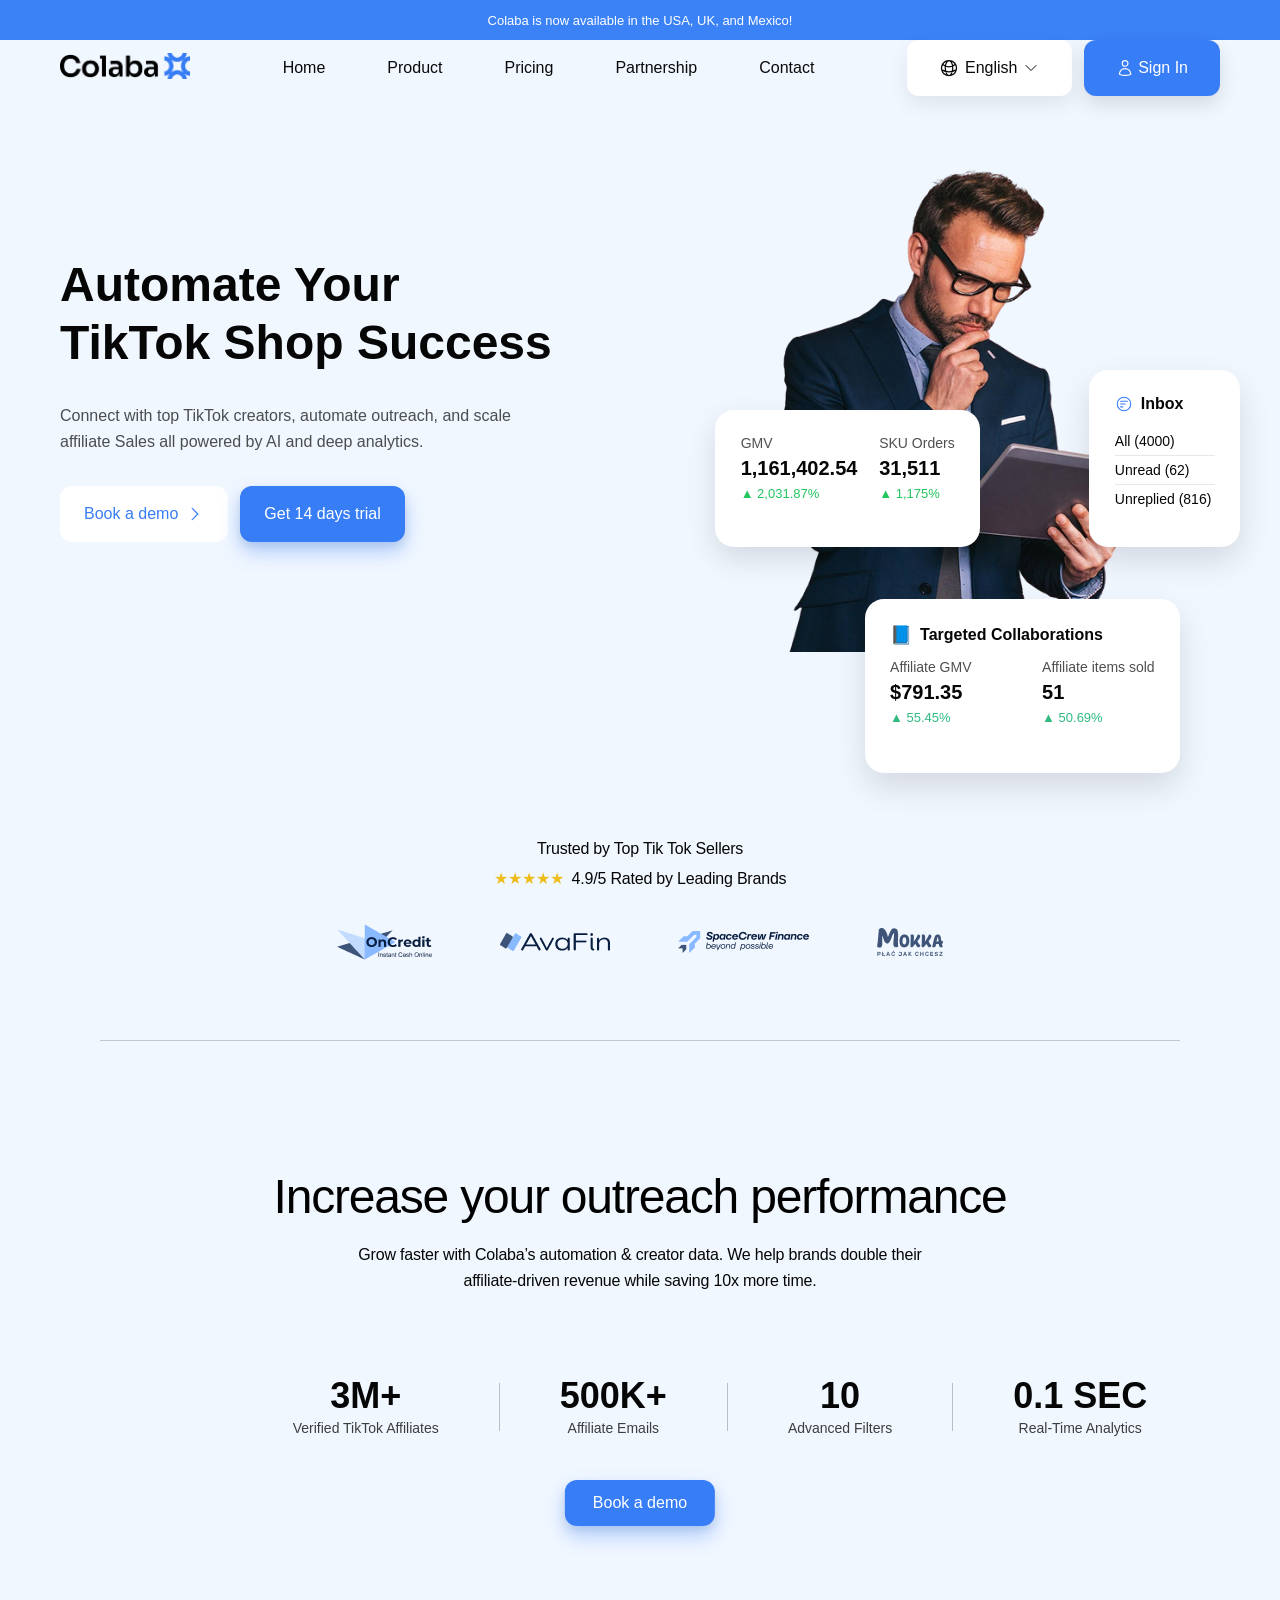
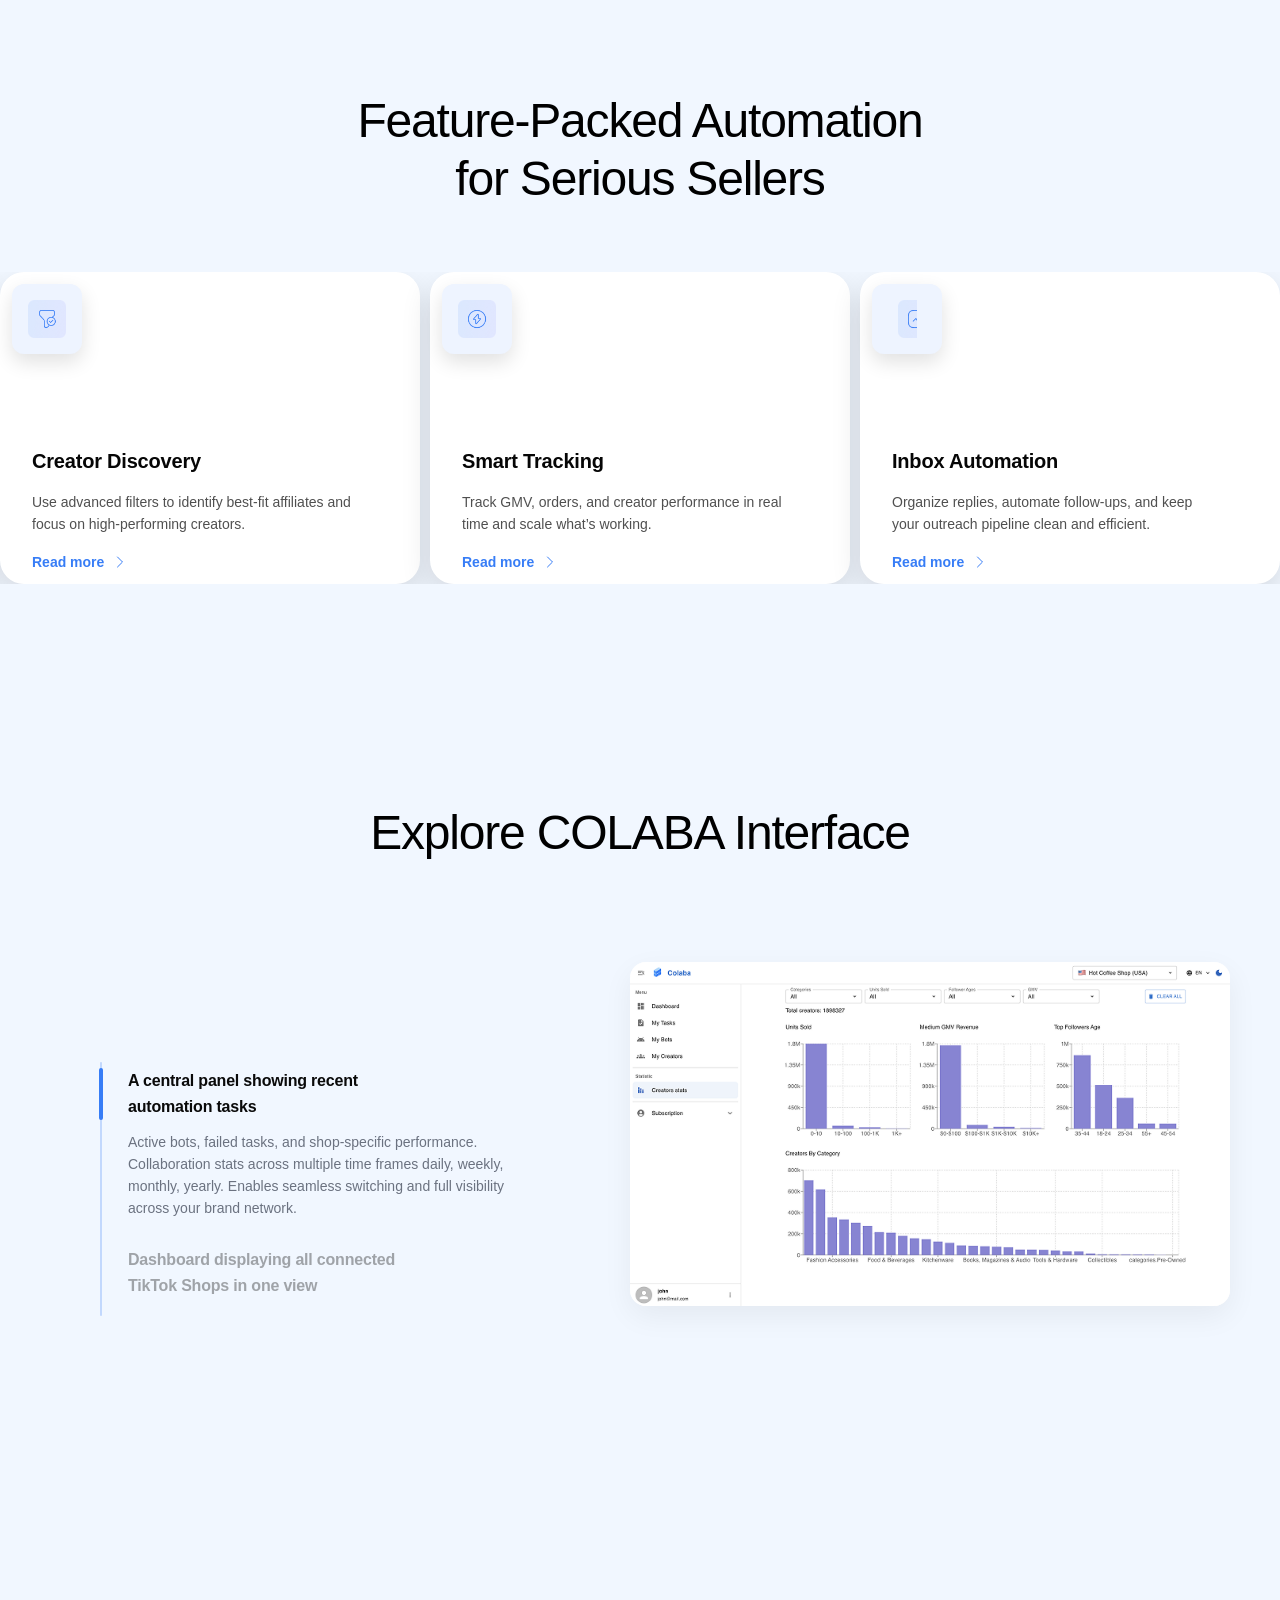
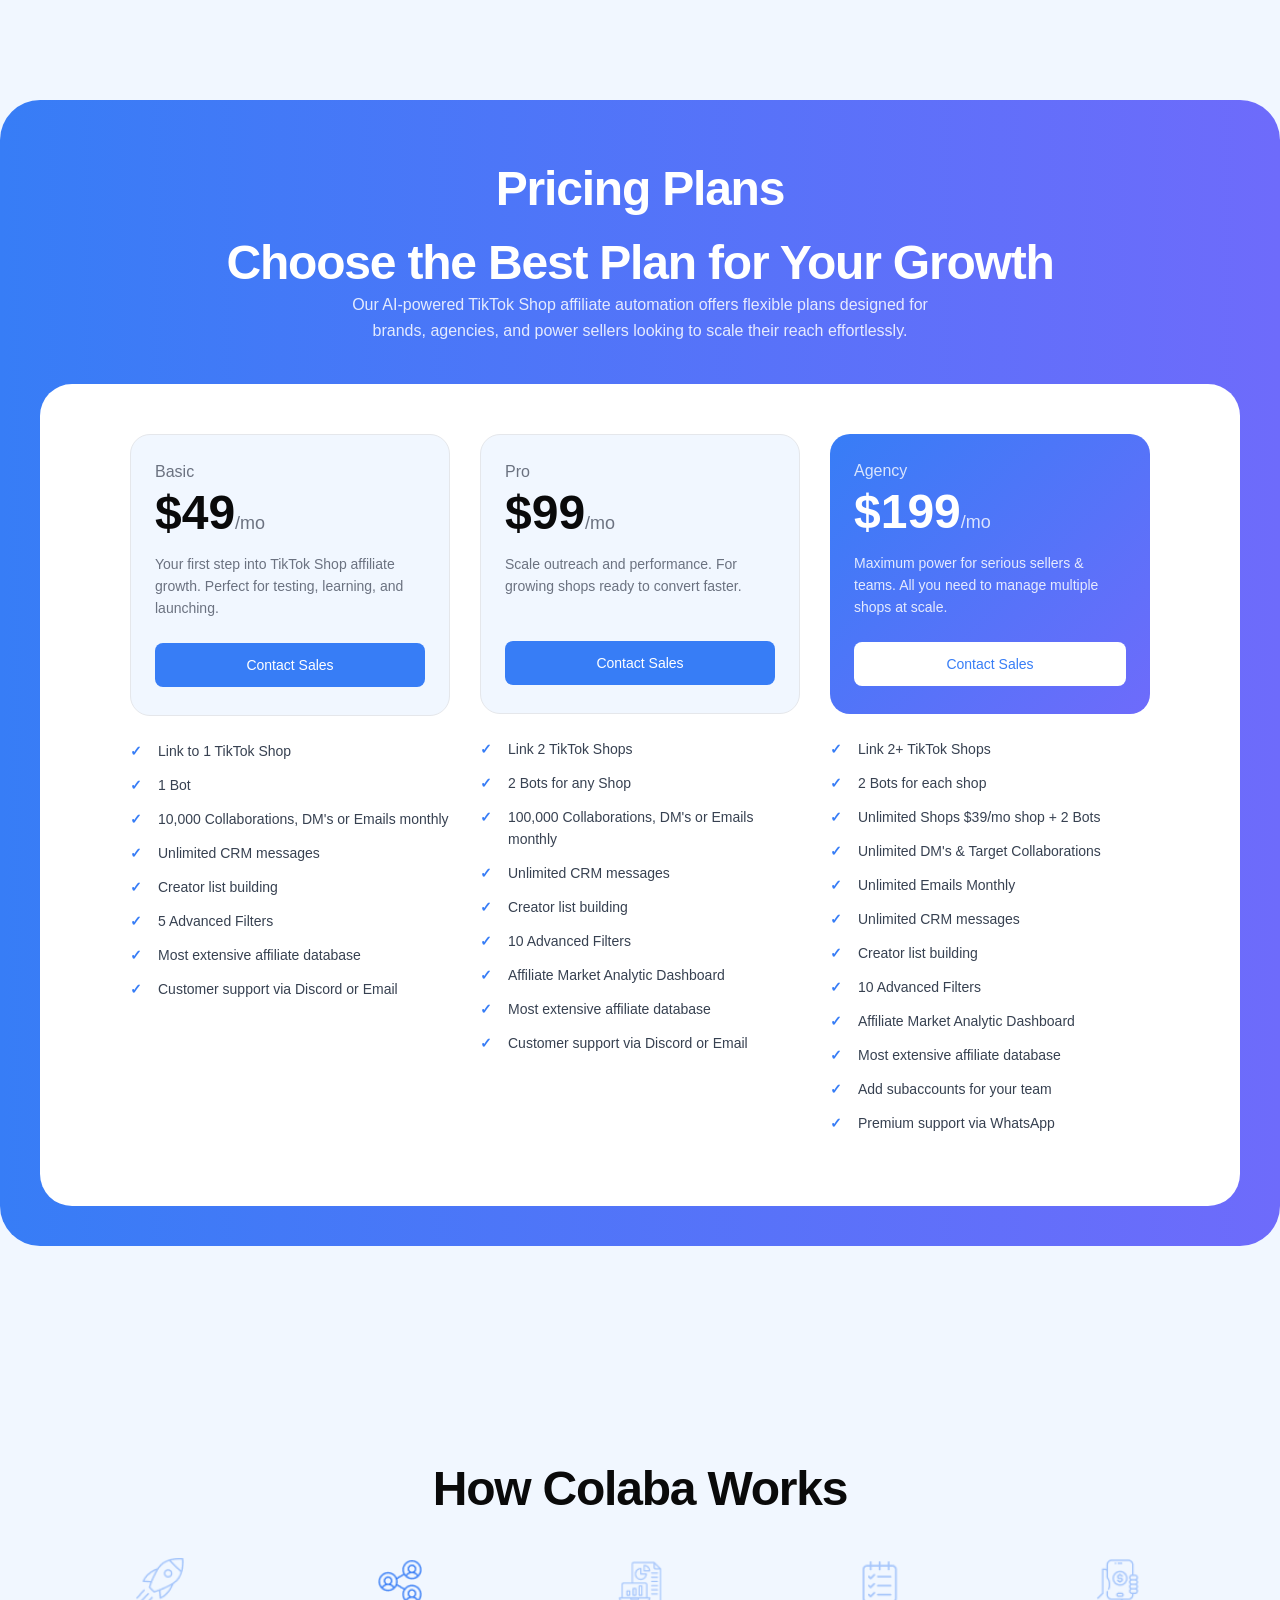
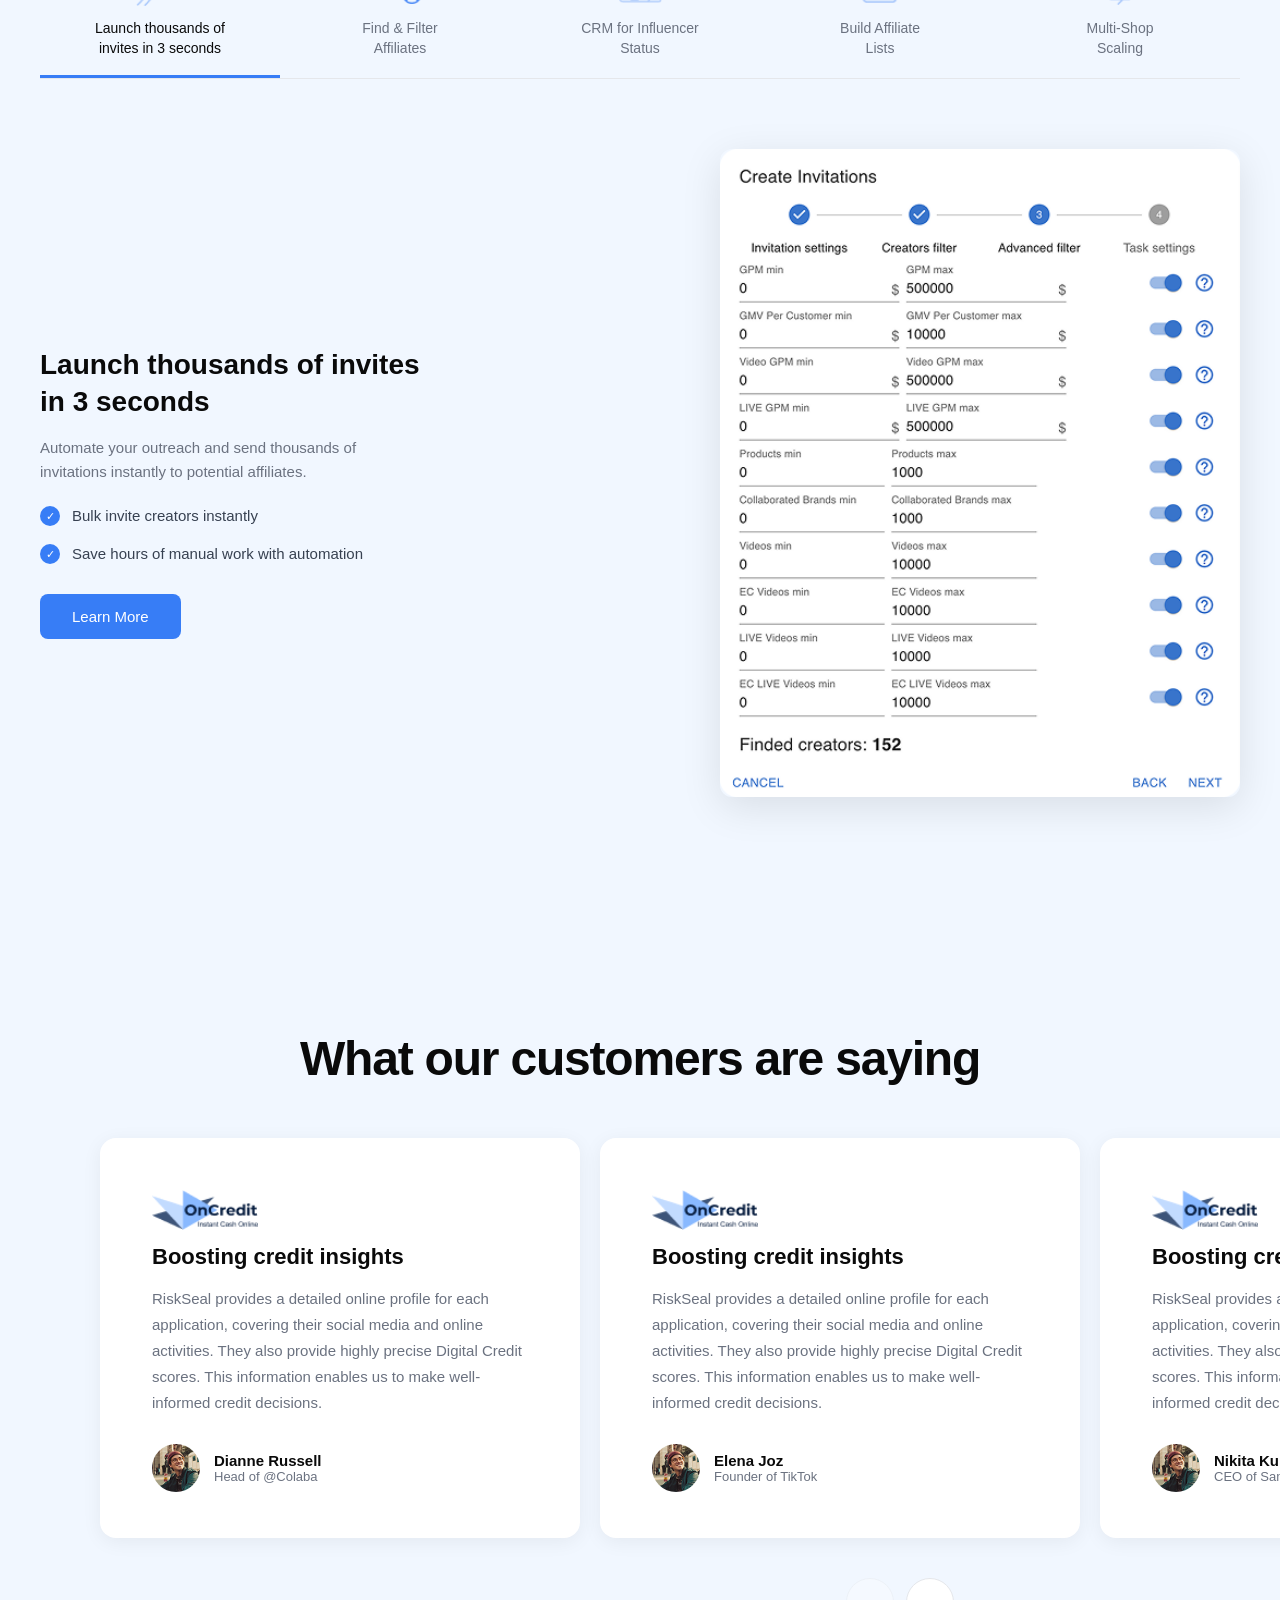
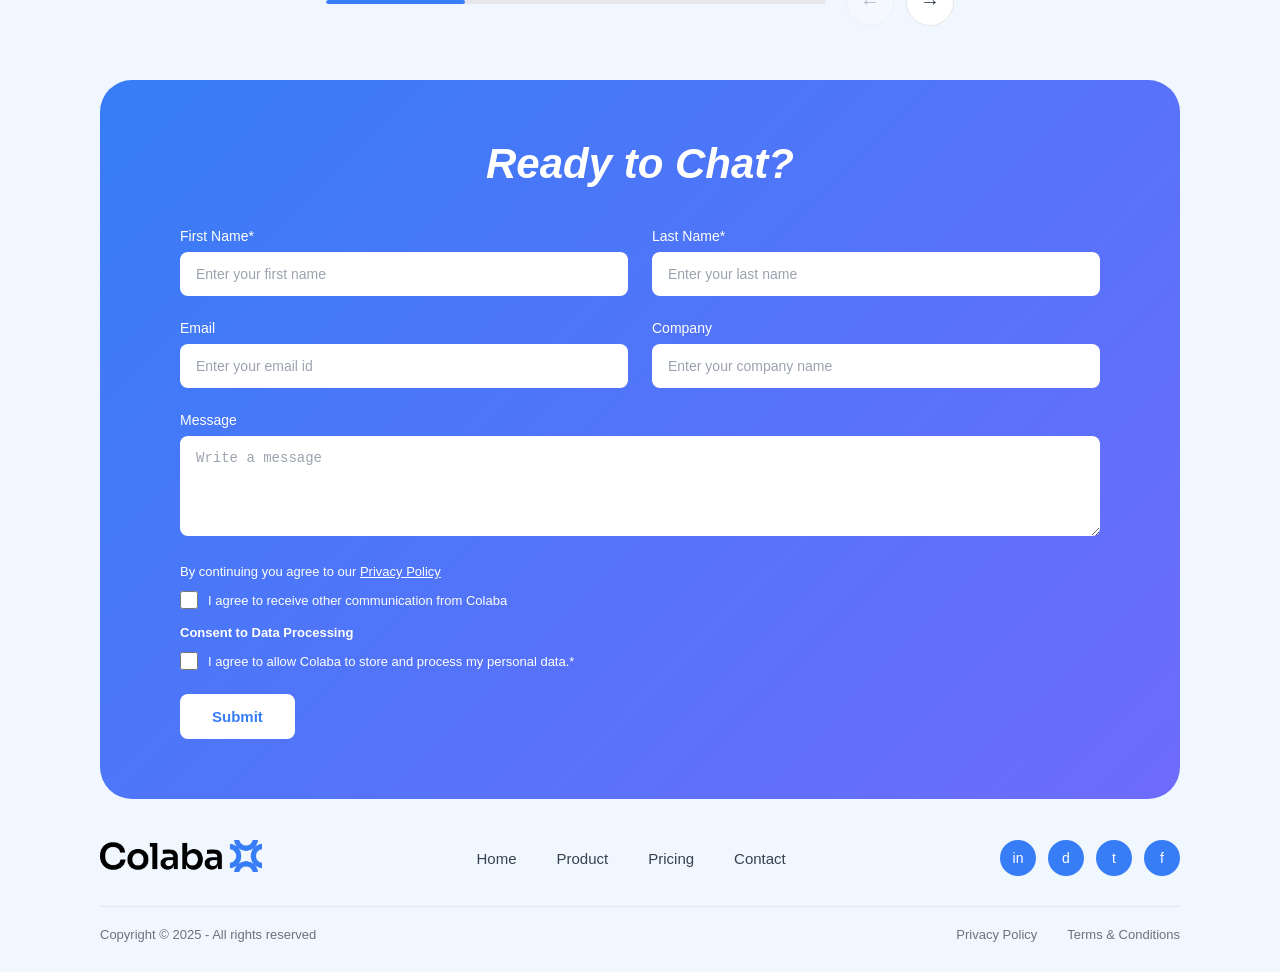
==== commit 3fb93b5a: "Refactor: Restructure CSS and HTML for better layout Co-authored-by: master.appsrow <master.appsrow@" ====
--- a/index.html
+++ b/index.html
@@ -10,28 +10,34 @@
 <body>
 <!-- ================= HEADER ================= -->
 <header class="site-header">
-  <div class="container">
-    <div class="header-wrapper">
- 
-      <!-- Announcement Bar -->
-      <div class="announcement-wrapper">
-        <div class="announcement-bar">
-          Colaba is now available in the USA, UK, and Mexico!
-        </div>
-      </div>
- 
-      <!-- Logo -->
+
+  <!-- Announcement Bar -->
+  <div class="announcement-wrapper">
+    <div class="announcement-bar">
+      Colaba is now available in the USA, UK, and Mexico!
+    </div>
+  </div>
+
+  <!-- Header Main -->
+  <div class="header-main container">
+
+    <!-- Logo -->
+    <div class="header-logo">
       <img src="assets/Group.png" alt="Colaba Logo" class="logo" />
- 
-      <!-- Navigation -->
-      <nav class="nav-menu">
-        <a href="#">Home</a>
-        <a href="#">Product</a>
-        <a href="#">Pricing</a>
-        <a href="#">Partnership</a>
-        <a href="#">Contact</a>
-      </nav>
- 
+    </div>
+
+    <!-- Navigation -->
+    <nav class="nav-menu">
+      <a href="#">Home</a>
+      <a href="#">Product</a>
+      <a href="#">Pricing</a>
+      <a href="#">Partnership</a>
+      <a href="#">Contact</a>
+    </nav>
+
+    <!-- Header Actions -->
+    <div class="header-actions">
+
       <!-- Language Button -->
       <button class="english-btn">
         <svg xmlns="http://www.w3.org/2000/svg" fill="none" viewBox="0 0 24 24" stroke-width="1.5" stroke="currentColor" class="icon">
@@ -42,7 +48,7 @@
           <path stroke-linecap="round" stroke-linejoin="round" d="m19.5 8.25-7.5 7.5-7.5-7.5" />
         </svg>
       </button>
- 
+
       <!-- Sign In -->
       <button class="signin-btn">
         <svg xmlns="http://www.w3.org/2000/svg" fill="none" viewBox="0 0 24 24" stroke-width="1.5" stroke="currentColor" class="icon">
@@ -50,108 +56,147 @@
         </svg>
         <span>Sign In</span>
       </button>
- 
+
     </div>
   </div>
 </header>
  
 <!-- ================= HERO SECTION ================= -->
+<main>
+
 <section class="section-hero">
+  <div class="container hero-wrapper">
+
+    <!-- Hero Content -->
+    <div class="hero-content">
+
+      <div class="hero-text-frame">
+        <h1>
+          Automate Your<br />
+          TikTok Shop Success
+        </h1>
+
+        <p>
+          Connect with top TikTok creators, automate outreach,
+          and scale affiliate Sales all powered by AI and deep analytics.
+        </p>
+
+        <div class="hero-buttons">
+          <button class="btn-secondary">
+            Book a demo
+            <svg xmlns="http://www.w3.org/2000/svg" fill="none" viewBox="0 0 24 24" stroke-width="1.5" stroke="currentColor" class="chevron">
+              <path stroke-linecap="round" stroke-linejoin="round" d="m8.25 4.5 7.5 7.5-7.5 7.5" />
+            </svg>
+          </button>
+
+          <button class="btn-primary cta-floating-effect">
+            Get 14 days trial
+          </button>
+        </div>
+      </div>
+
+    </div>
+
+    <!-- Hero Visual -->
+    <div class="hero-visual">
+      <img src="assets/im.png" alt="Hero Visual" class="hero-image" />
+    </div>
+
+  </div>
+</section>
+
+<!-- ================= STATS SECTION ================= -->
+<section class="section-stats">
   <div class="container">
-    <div class="hero-wrapper">
- 
-      <!-- Hero Left -->
-      <div class="hero-left">
-        <div class="hero-text-frame">
-          <h1>Automate Your<br />TikTok Shop Success</h1>
-          <p>Connect with top TikTok creators, automate outreach, and scale affiliate Sales all powered by AI and deep analytics.</p>
-          <div class="hero-buttons">
-            <button class="btn-secondary">
-              Book a demo
-              <svg xmlns="http://www.w3.org/2000/svg" fill="none" viewBox="0 0 24 24" stroke-width="1.5" stroke="currentColor" class="chevron">
-                <path stroke-linecap="round" stroke-linejoin="round" d="m8.25 4.5 7.5 7.5-7.5 7.5" />
-              </svg>
-            </button>
-            <button class="btn-primary cta-floating-effect">Get 14 days trial</button>
-          </div>
-        </div>
-      </div>
- 
-      <!-- Hero Right -->
-      <div class="hero-right">
-        <img src="assets/im.png" alt="Hero Visual" class="hero-image" />
- 
-        <div class="stats-frame">
-          <div class="stat-item">
-            <span class="stat-label">GMV</span>
-            <span class="stat-value">1,161,402.54</span>
-            <span class="stat-growth">▲ 2,031.87%</span>
-          </div>
-          <div class="stat-item">
-            <span class="stat-label">SKU Orders</span>
-            <span class="stat-value">31,511</span>
-            <span class="stat-growth">▲ 1,175%</span>
-          </div>
-        </div>
- 
-        <div class="collab-frame">
-          <div class="collab-header">
-            <span class="collab-icon">📘</span>
-            <span class="collab-title">Targeted Collaborations</span>
-          </div>
-          <div class="collab-stats">
-            <div class="collab-item">
-              <span class="collab-label">Affiliate GMV</span>
-              <span class="collab-value">$791.35</span>
-              <span class="collab-growth">▲ 55.45%</span>
-            </div>
-            <div class="collab-item">
-              <span class="collab-label">Affiliate items sold</span>
-              <span class="collab-value">51</span>
-              <span class="collab-growth">▲ 50.69%</span>
-            </div>
-          </div>
-        </div>
- 
-        <div class="inbox-frame">
-          <div class="inbox-header">
-            <svg xmlns="http://www.w3.org/2000/svg" fill="none" viewBox="0 0 24 24" stroke-width="1.5" stroke="currentColor" class="inbox-icon">
-              <path stroke-linecap="round" stroke-linejoin="round" d="M7.5 8.25h9m-9 3.75h6m-6 3.75h3M21 12c0 4.97-4.03 9-9 9s-9-4.03-9-9 4.03-9 9-9 9 4.03 9 9Z" />
-            </svg>
-            <span class="inbox-title">Inbox</span>
-          </div>
-          <div class="inbox-item">All (4000)</div>
-          <div class="divider"></div>
-          <div class="inbox-item">Unread (62)</div>
-          <div class="divider"></div>
-          <div class="inbox-item">Unreplied (816)</div>
-        </div>
-      </div>
- 
-    </div>
+
+    <div class="stats-frame">
+      <div class="stat-item">
+        <span class="stat-label">GMV</span>
+        <span class="stat-value">1,161,402.54</span>
+        <span class="stat-growth">▲ 2,031.87%</span>
+      </div>
+
+      <div class="stat-item">
+        <span class="stat-label">SKU Orders</span>
+        <span class="stat-value">31,511</span>
+        <span class="stat-growth">▲ 1,175%</span>
+      </div>
+    </div>
+
+  </div>
+</section>
+
+<!-- ================= COLLAB SECTION ================= -->
+<section class="section-collaboration">
+  <div class="container">
+
+    <div class="collab-frame">
+      <div class="collab-header">
+        <span class="collab-icon">📘</span>
+        <span class="collab-title">Targeted Collaborations</span>
+      </div>
+
+      <div class="collab-stats">
+        <div class="collab-item">
+          <span class="collab-label">Affiliate GMV</span>
+          <span class="collab-value">$791.35</span>
+          <span class="collab-growth">▲ 55.45%</span>
+        </div>
+
+        <div class="collab-item">
+          <span class="collab-label">Affiliate items sold</span>
+          <span class="collab-value">51</span>
+          <span class="collab-growth">▲ 50.69%</span>
+        </div>
+      </div>
+    </div>
+
+  </div>
+</section>
+
+<!-- ================= INBOX SECTION ================= -->
+<section class="section-inbox">
+  <div class="container">
+
+    <div class="inbox-frame">
+      <div class="inbox-header">
+        <svg xmlns="http://www.w3.org/2000/svg" fill="none" viewBox="0 0 24 24" stroke-width="1.5" stroke="currentColor" class="inbox-icon">
+          <path stroke-linecap="round" stroke-linejoin="round" d="M7.5 8.25h9m-9 3.75h6m-6 3.75h3M21 12c0 4.97-4.03 9-9 9s-9-4.03-9-9 4.03-9 9-9 9 4.03 9 9Z" />
+        </svg>
+        <span class="inbox-title">Inbox</span>
+      </div>
+
+      <div class="inbox-item">All (4000)</div>
+      <div class="divider"></div>
+      <div class="inbox-item">Unread (62)</div>
+      <div class="divider"></div>
+      <div class="inbox-item">Unreplied (816)</div>
+    </div>
+
   </div>
 </section>
  
 <!-- ================= TRUST SECTION ================= -->
 <section class="section-trust">
   <div class="container">
-    <div class="trust-wrapper">
- 
-      <div class="trust-badge">
-        <span class="trust-text">Trusted by Top Tik Tok Sellers</span>
-        <div class="rating-row">
-          <div class="stars">★★★★★</div>
-          <span class="rating-text">4.9/5 Rated by Leading Brands</span>
-        </div>
-      </div>
- 
-      <img src="assets/Frame 146.png" alt="Trusted Brands" class="brands-image" />
- 
-    </div>
-  </div>
-</section>
- 
+
+    <div class="trust-badge">
+      <span class="trust-text">Trusted by Top Tik Tok Sellers</span>
+
+      <div class="rating-row">
+        <div class="stars">★★★★★</div>
+        <span class="rating-text">4.9/5 Rated by Leading Brands</span>
+      </div>
+    </div>
+
+    <img src="assets/Frame 146.png" alt="Trusted Brands" class="brands-image" />
+
+  </div>
+</section>
+
 <hr class="section-separator" />
+
+</main>
 <!-- ================= SECOND PAGE / OUTREACH SECTION ================= -->
 <section class="section-outreach">
 
--- a/assets/css/style.css
+++ b/assets/css/style.css
@@ -11,26 +11,46 @@
    PAGE
 ========================= */
 body {
-  background: #F1F7FF; /* light blue like your screenshot */
+  background: #F1F7FF;
   position: relative;
   width: 100vw;
-  min-height: 100vh; /* ✅ IMPORTANT */
+  min-height: 100vh;
   font-family: Arial, sans-serif;
   overflow-x: hidden;
   overflow-y: auto;
 }
 
+/* =========================
+   CONTAINER
+========================= */
+.container {
+  width: 100%;
+  max-width: 1440px;
+  margin: 0 auto;
+  padding: 0 100px;
+}
+
+/* =========================
+   SITE HEADER
+========================= */
+.site-header {
+  width: 100%;
+}
 
 /* =========================
    ANNOUNCEMENT BAR
 ========================= */
+.announcement-wrapper {
+  width: 100%;
+}
+
 .announcement-bar {
   width: 100%;
   height: 40px;
   background-color: #3B82F6;
   color: #ffffff;
 
-  padding: 8px 547px;
+  padding: 8px 20px;
   display: flex;
   align-items: center;
   justify-content: center;
@@ -41,13 +61,24 @@
 }
 
 /* =========================
+   HEADER MAIN
+========================= */
+.header-main {
+  display: flex;
+  align-items: center;
+  justify-content: space-between;
+  padding-top: 30px;
+  padding-bottom: 30px;
+}
+
+/* =========================
    LOGO
 ========================= */
+.header-logo {
+  flex-shrink: 0;
+}
+
 .logo {
-  position: absolute;
-  left: 100px;
-  top: 84px;
-
   width: 130px;
   height: 29px;
   object-fit: contain;
@@ -57,13 +88,6 @@
    NAVIGATION MENU
 ========================= */
 .nav-menu {
-  position: absolute;
-  left: 292px;
-  top: 86px;
-
-  width: 540px;
-  height: 26px;
-
   display: flex;
   align-items: center;
   gap: 62px;
@@ -71,19 +95,24 @@
 
 .nav-menu a {
   text-decoration: none;
-  color: #0A0A0A; /* Secondary color 950 */
+  color: #0A0A0A;
   font-size: 16px;
   font-weight: 500;
 }
 
 /* =========================
+   HEADER ACTIONS
+========================= */
+.header-actions {
+  display: flex;
+  align-items: center;
+  gap: 12px;
+}
+
+/* =========================
    ENGLISH BUTTON
 ========================= */
 .english-btn {
-  position: absolute;
-  left: 1028px;
-  top: 70px;
-
   width: 165px;
   height: 56px;
 
@@ -116,14 +145,11 @@
   width: 16px;
   height: 16px;
 }
+
 /* =========================
    SIGN IN BUTTON
 ========================= */
 .signin-btn {
-  position: absolute;
-  left: 1205px;
-  top: 70px;
-
   width: 136px;
   height: 56px;
 
@@ -152,17 +178,36 @@
   width: 20px;
   height: 20px;
 }
+
+/* =========================
+   HERO SECTION
+========================= */
+.section-hero {
+  padding-top: 60px;
+  padding-bottom: 100px;
+}
+
+.hero-wrapper {
+  display: flex;
+  align-items: flex-start;
+  justify-content: space-between;
+  position: relative;
+}
+
+/* =========================
+   HERO CONTENT (LEFT)
+========================= */
+.hero-content {
+  flex: 0 0 554px;
+  padding-top: 100px;
+}
+
 /* =========================
    HERO TEXT FRAME
 ========================= */
 .hero-text-frame {
-  position: relative;
   max-width: 554px;
-  left: 100px;
-  top: 298px;
-
-  width: 554px;
-  height: 301px;
+  width: 100%;
 
   display: flex;
   flex-direction: column;
@@ -186,17 +231,11 @@
   line-height: 1.6;
   max-width: 480px;
 }
+
 /* =========================
    HERO BUTTONS
 ========================= */
 .hero-buttons {
-  position: absolute;
-  left: 0;
-  top: 245px;
-
-  width: 265px;
-  height: 56px;
-
   display: flex;
   align-items: center;
   gap: 12px;
@@ -237,26 +276,47 @@
   width: 18px;
   height: 18px;
 }
-/* =========================
-   HERO RIGHT IMAGE
+
+/* =========================
+   HERO VISUAL (RIGHT)
+========================= */
+.hero-visual {
+  flex: 0 0 441px;
+  position: relative;
+}
+
+/* =========================
+   HERO IMAGE
 ========================= */
 .hero-image {
-  position: absolute;
-  left: 855px;
-  top: 157px;
-
   width: 441px;
   height: 576px;
-
   object-fit: cover;
 }
-/* =========================
-   STATS FRAME (LEFT)
+
+/* =========================
+   STATS SECTION
+========================= */
+.section-stats {
+  position: absolute;
+  left: 0;
+  right: 0;
+  top: 410px;
+  z-index: 10;
+}
+
+.section-stats .container {
+  display: flex;
+  justify-content: center;
+}
+
+/* =========================
+   STATS FRAME
 ========================= */
 .stats-frame {
   position: absolute;
   left: 731px;
-  top: 410px;
+  top: 0;
 
   width: 264.72px;
   height: 136.96px;
@@ -297,15 +357,27 @@
 /* Growth indicator */
 .stat-growth {
   font-size: 13px;
-  color: #22C55E; /* green growth */
-}
+  color: #22C55E;
+}
+
+/* =========================
+   COLLAB SECTION
+========================= */
+.section-collaboration {
+  position: absolute;
+  left: 0;
+  right: 0;
+  top: 599px;
+  z-index: 10;
+}
+
 /* =========================
    TARGETED COLLABORATIONS FRAME
 ========================= */
 .collab-frame {
   position: absolute;
   left: 855px;
-  top: 599px;
+  top: 0;
 
   width: 315.31px;
   height: 173.64px;
@@ -372,13 +444,25 @@
   font-size: 13px;
   color: #2FBA7F;
 }
+
+/* =========================
+   INBOX SECTION
+========================= */
+.section-inbox {
+  position: absolute;
+  left: 0;
+  right: 0;
+  top: 370px;
+  z-index: 10;
+}
+
 /* =========================
    INBOX FRAME
 ========================= */
 .inbox-frame {
   position: absolute;
   left: 1155px;
-  top: 370px;
+  top: 0;
 
   width: 150.53px;
   height: 177.39px;
@@ -399,7 +483,7 @@
   display: flex;
   align-items: center;
   gap: 8px;
-  margin-bottom: 14px; /* proper separation from list */
+  margin-bottom: 14px;
 }
 
 .inbox-icon {
@@ -418,9 +502,8 @@
 .inbox-item {
   font-size: 14px;
   color: #060606;
-  padding: 6px 0; /* ✅ row breathing space */
-}
-
+  padding: 6px 0;
+}
 
 /* Divider lines */
 .divider {
@@ -428,137 +511,26 @@
   background-color: #E5E7EB;
   width: 100%;
 }
-@media (max-width: 1280px) {
-  .logo {
-    left: 60px;
-  }
-
-  .nav-menu {
-    left: 240px;
-    gap: 48px;
-  }
-
-  .english-btn {
-    left: auto;
-    right: 180px;
-  }
-
-  .signin-btn {
-    left: auto;
-    right: 40px;
-  }
-
-  .hero-text-frame {
-    left: 60px;
-  }
-
-  .hero-image {
-    left: auto;
-    right: 40px;
-    width: 380px;
-  }
-}
-
-@media (max-width: 1024px) {
-  .nav-menu {
-    display: none; /* companies hide nav on tablet */
-  }
-
-  .hero-text-frame {
-    position: relative;
-    top: 160px;
-    left: 50%;
-    transform: translateX(-50%);
-    text-align: center;
-    width: 90%;
-  }
-
-  .hero-buttons {
-    position: relative;
-    top: 0;
-    justify-content: center;
-  }
-
-  .hero-image {
-    position: relative;
-    top: 200px;
-    left: 50%;
-    transform: translateX(-50%);
-    width: 420px;
-  }
-
-  .stats-frame,
-  .collab-frame,
-  .inbox-frame {
-    position: relative;
-    top: 260px;
-    left: 50%;
-    transform: translateX(-50%);
-    margin-bottom: 24px;
-  }
-}
-@media (max-width: 768px) {
-  body {
-    height: auto;
-  }
-
-  .logo {
-    left: 20px;
-    top: 70px;
-  }
-
-  .english-btn,
-  .signin-btn {
-    display: none; /* mobile header simplification */
-  }
-
-  .hero-text-frame {
-    top: 140px;
-    gap: 24px;
-  }
-
-  .hero-text-frame h1 {
-    font-size: 32px;
-    line-height: 1.3;
-  }
-
-  .hero-text-frame p {
-    font-size: 15px;
-  }
-
-  .hero-buttons {
-    flex-direction: column;
-    width: 100%;
-  }
-
-  .hero-buttons button {
-    width: 100%;
-    justify-content: center;
-  }
-
-  .hero-image {
-    width: 90%;
-    top: 180px;
-  }
-
-  .stats-frame,
-  .collab-frame,
-  .inbox-frame {
-    width: 90%;
-  }
+
+/* =========================
+   TRUST SECTION
+========================= */
+.section-trust {
+  padding-top: 80px;
+  padding-bottom: 80px;
+}
+
+.section-trust .container {
+  display: flex;
+  flex-direction: column;
+  align-items: center;
+  gap: 32px;
 }
 
 /* =========================
    TRUST BADGE
 ========================= */
 .trust-badge {
-  position: absolute;
-  left: 529px;
-  top: 860px;
-
-  width: 382px;
-  height: 52px;
-
   display: flex;
   flex-direction: column;
   align-items: center;
@@ -596,33 +568,160 @@
   color: #060606;
   font-weight: 400;
 }
+
 /* =========================
    TRUSTED BRANDS IMAGE
 ========================= */
 .brands-image {
-  position: absolute;
-  left: 417px;
-  top: 944px;
-
   width: 606px;
   height: 36px;
-
   object-fit: contain;
 }
+
 /* =========================
    SECTION SEPARATOR
 ========================= */
 .section-separator {
-  position: absolute;
-  left: 100px;
-  top: 1065px;
-
-  width: calc(100% - 200px); /* centered with 100px margin both sides */
+  width: calc(100% - 200px);
   height: 1px;
+  margin: 0 100px;
 
   border: none;
   background-color: #3D3D3D;
-  opacity: 0.25; /* subtle like the screenshot */
+  opacity: 0.25;
+}
+
+/* =========================
+   RESPONSIVE - 1280px
+========================= */
+@media (max-width: 1280px) {
+  .container {
+    padding: 0 60px;
+  }
+
+  .hero-image {
+    width: 380px;
+    height: auto;
+  }
+
+  .stats-frame {
+    left: auto;
+    right: 300px;
+  }
+
+  .collab-frame {
+    left: auto;
+    right: 100px;
+  }
+
+  .inbox-frame {
+    left: auto;
+    right: 40px;
+  }
+}
+
+/* =========================
+   RESPONSIVE - 1024px
+========================= */
+@media (max-width: 1024px) {
+  .nav-menu {
+    display: none;
+  }
+
+  .hero-wrapper {
+    flex-direction: column;
+    align-items: center;
+  }
+
+  .hero-content {
+    flex: none;
+    width: 90%;
+    text-align: center;
+    padding-top: 40px;
+  }
+
+  .hero-text-frame {
+    max-width: 100%;
+    align-items: center;
+  }
+
+  .hero-buttons {
+    justify-content: center;
+  }
+
+  .hero-visual {
+    flex: none;
+    margin-top: 40px;
+  }
+
+  .hero-image {
+    width: 420px;
+    height: auto;
+  }
+
+  .section-stats,
+  .section-collaboration,
+  .section-inbox {
+    position: relative;
+    top: auto;
+  }
+
+  .stats-frame,
+  .collab-frame,
+  .inbox-frame {
+    position: relative;
+    left: auto;
+    right: auto;
+    margin: 24px auto;
+  }
+}
+
+/* =========================
+   RESPONSIVE - 768px
+========================= */
+@media (max-width: 768px) {
+  .container {
+    padding: 0 20px;
+  }
+
+  .header-actions {
+    display: none;
+  }
+
+  .hero-text-frame h1 {
+    font-size: 32px;
+    line-height: 1.3;
+  }
+
+  .hero-text-frame p {
+    font-size: 15px;
+  }
+
+  .hero-buttons {
+    flex-direction: column;
+    width: 100%;
+  }
+
+  .hero-buttons button {
+    width: 100%;
+    justify-content: center;
+  }
+
+  .hero-image {
+    width: 100%;
+    max-width: 320px;
+  }
+
+  .stats-frame,
+  .collab-frame,
+  .inbox-frame {
+    width: 90%;
+  }
+
+  .section-separator {
+    width: calc(100% - 40px);
+    margin: 0 20px;
+  }
 }
 /* =========================
    SECOND PAGE TITLE (CENTERED)
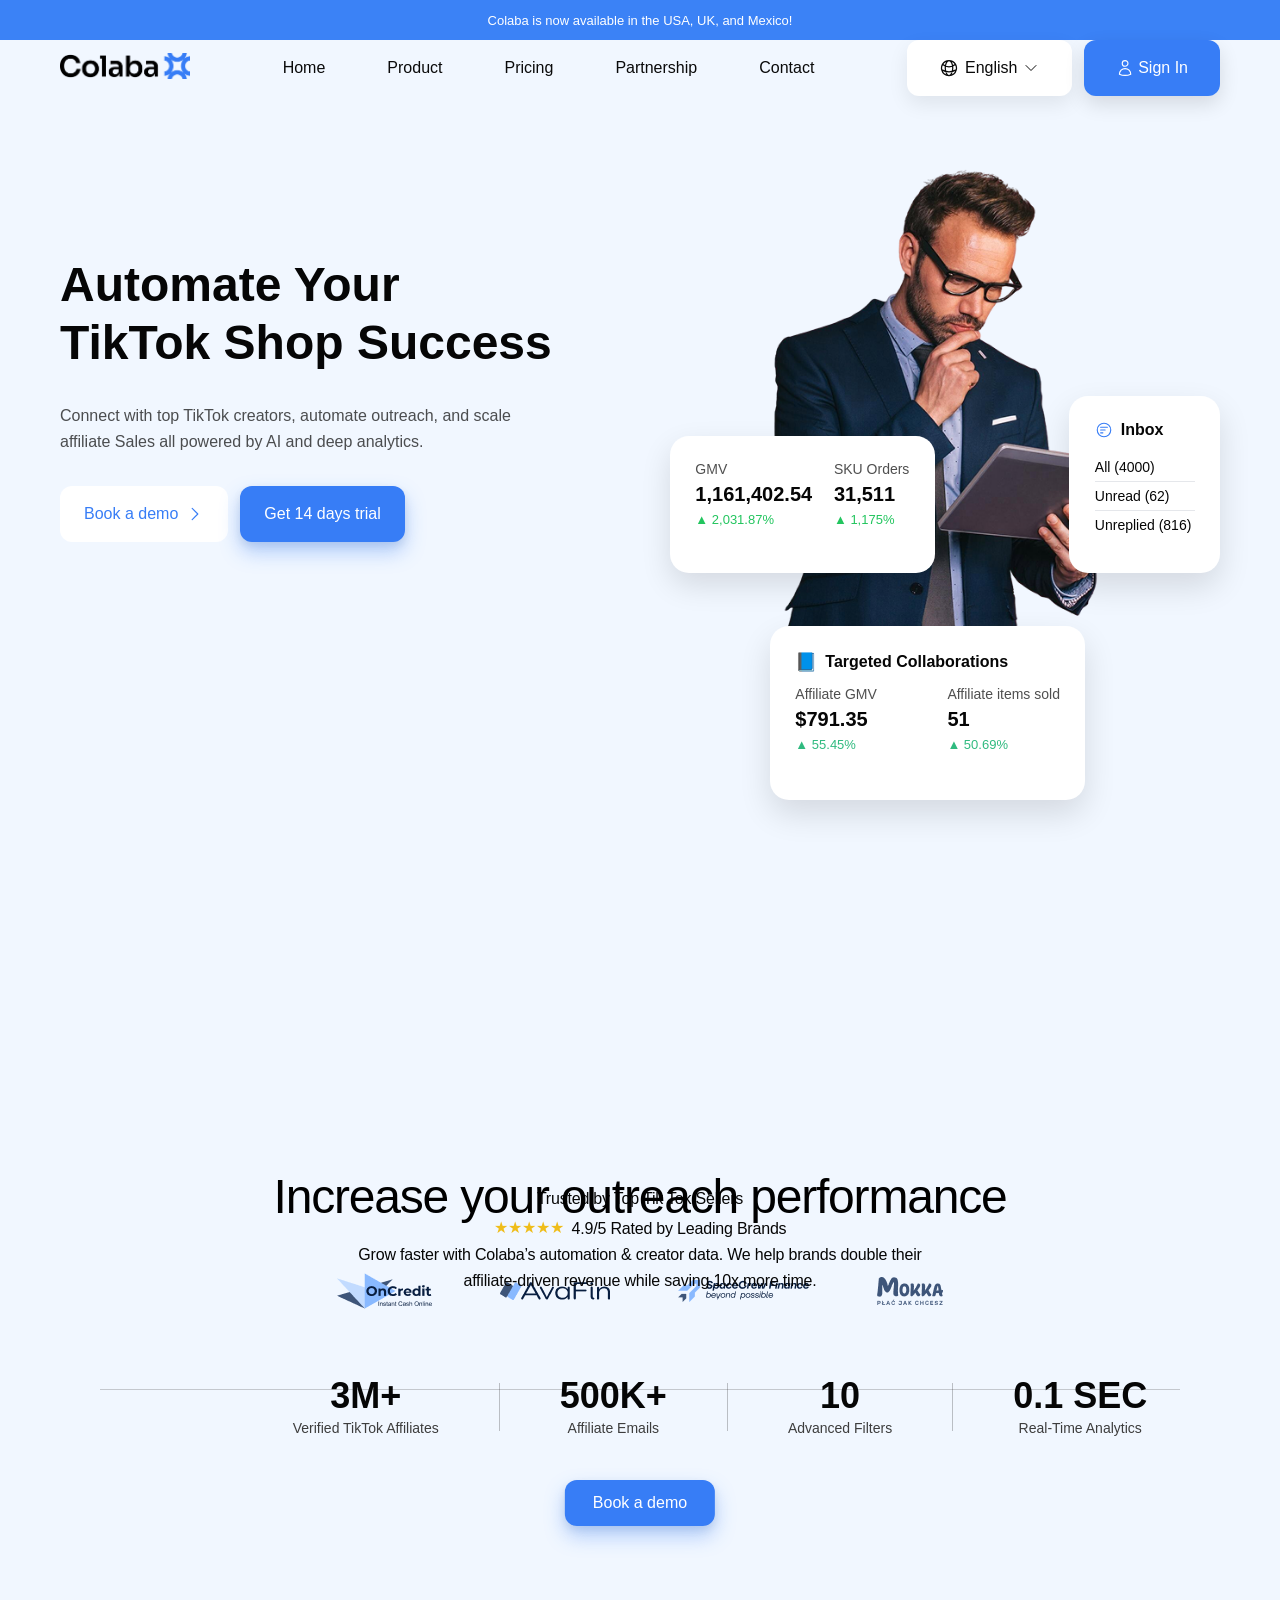
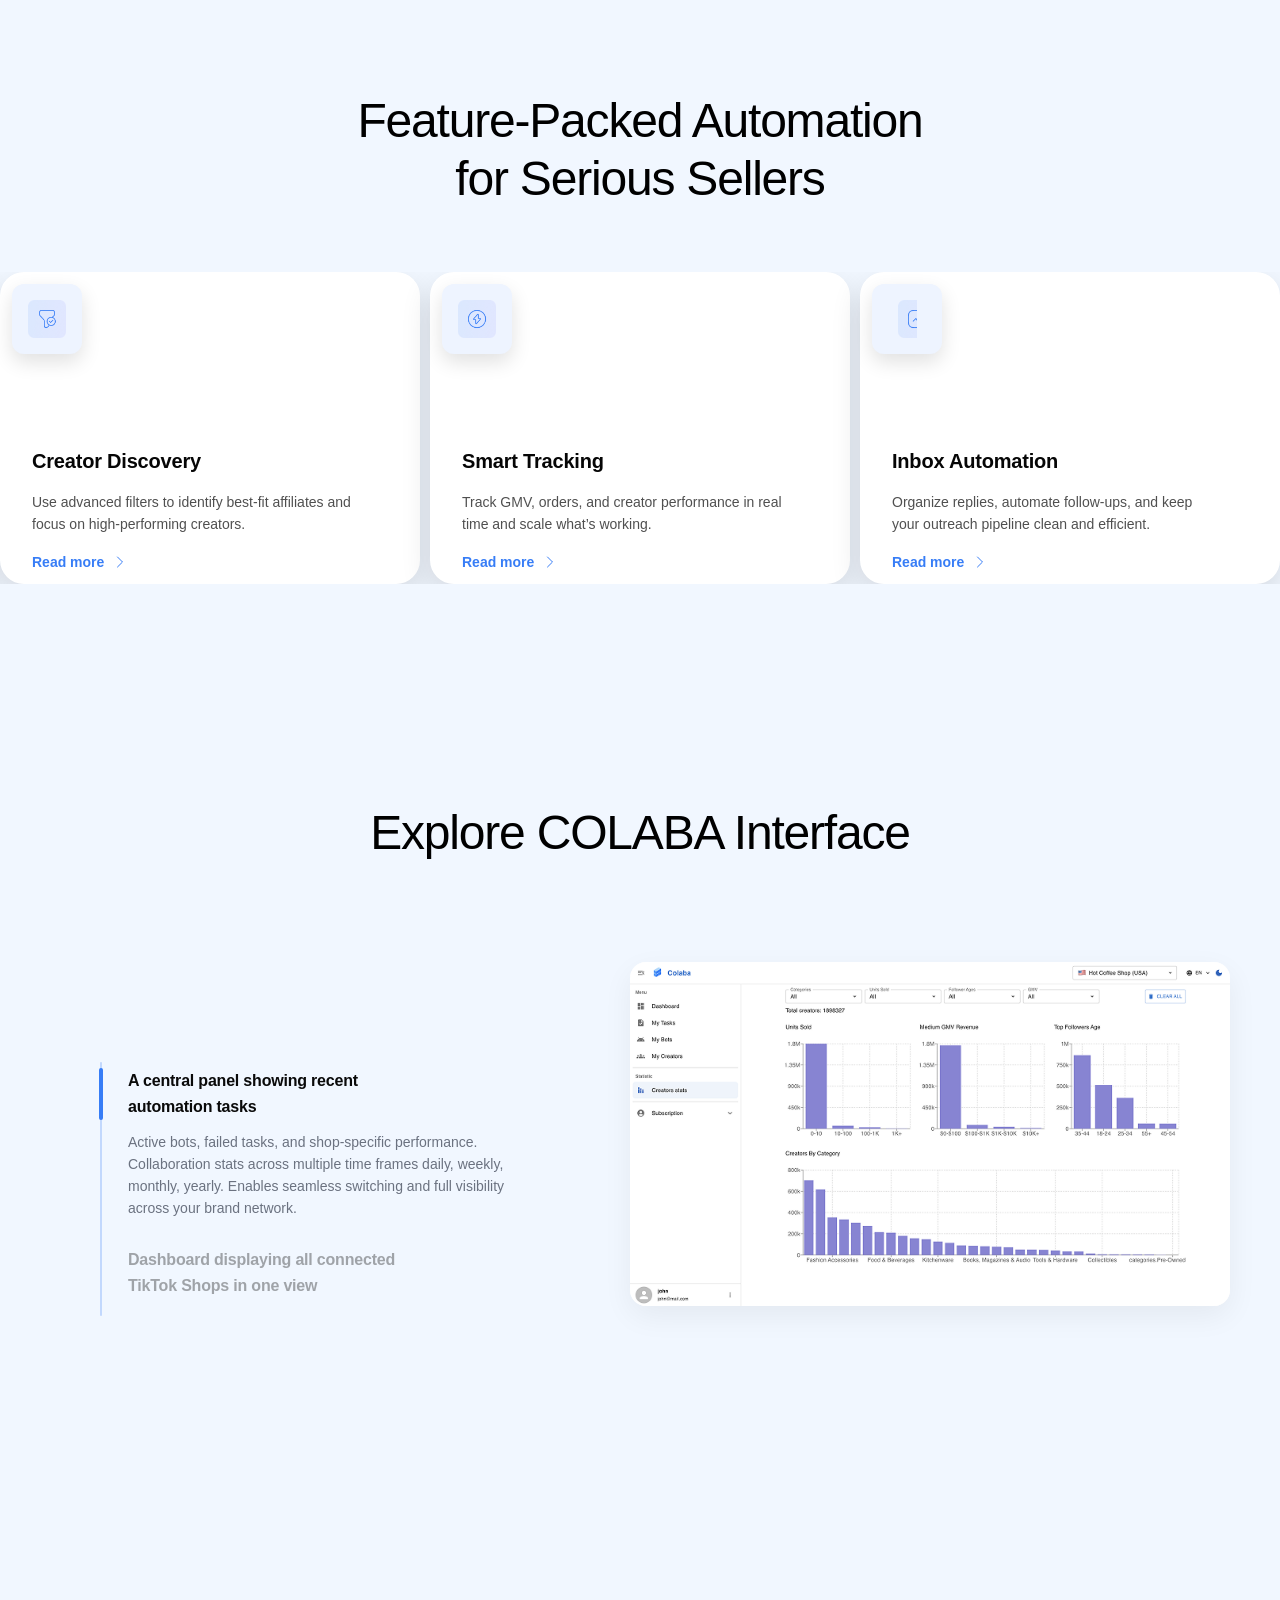
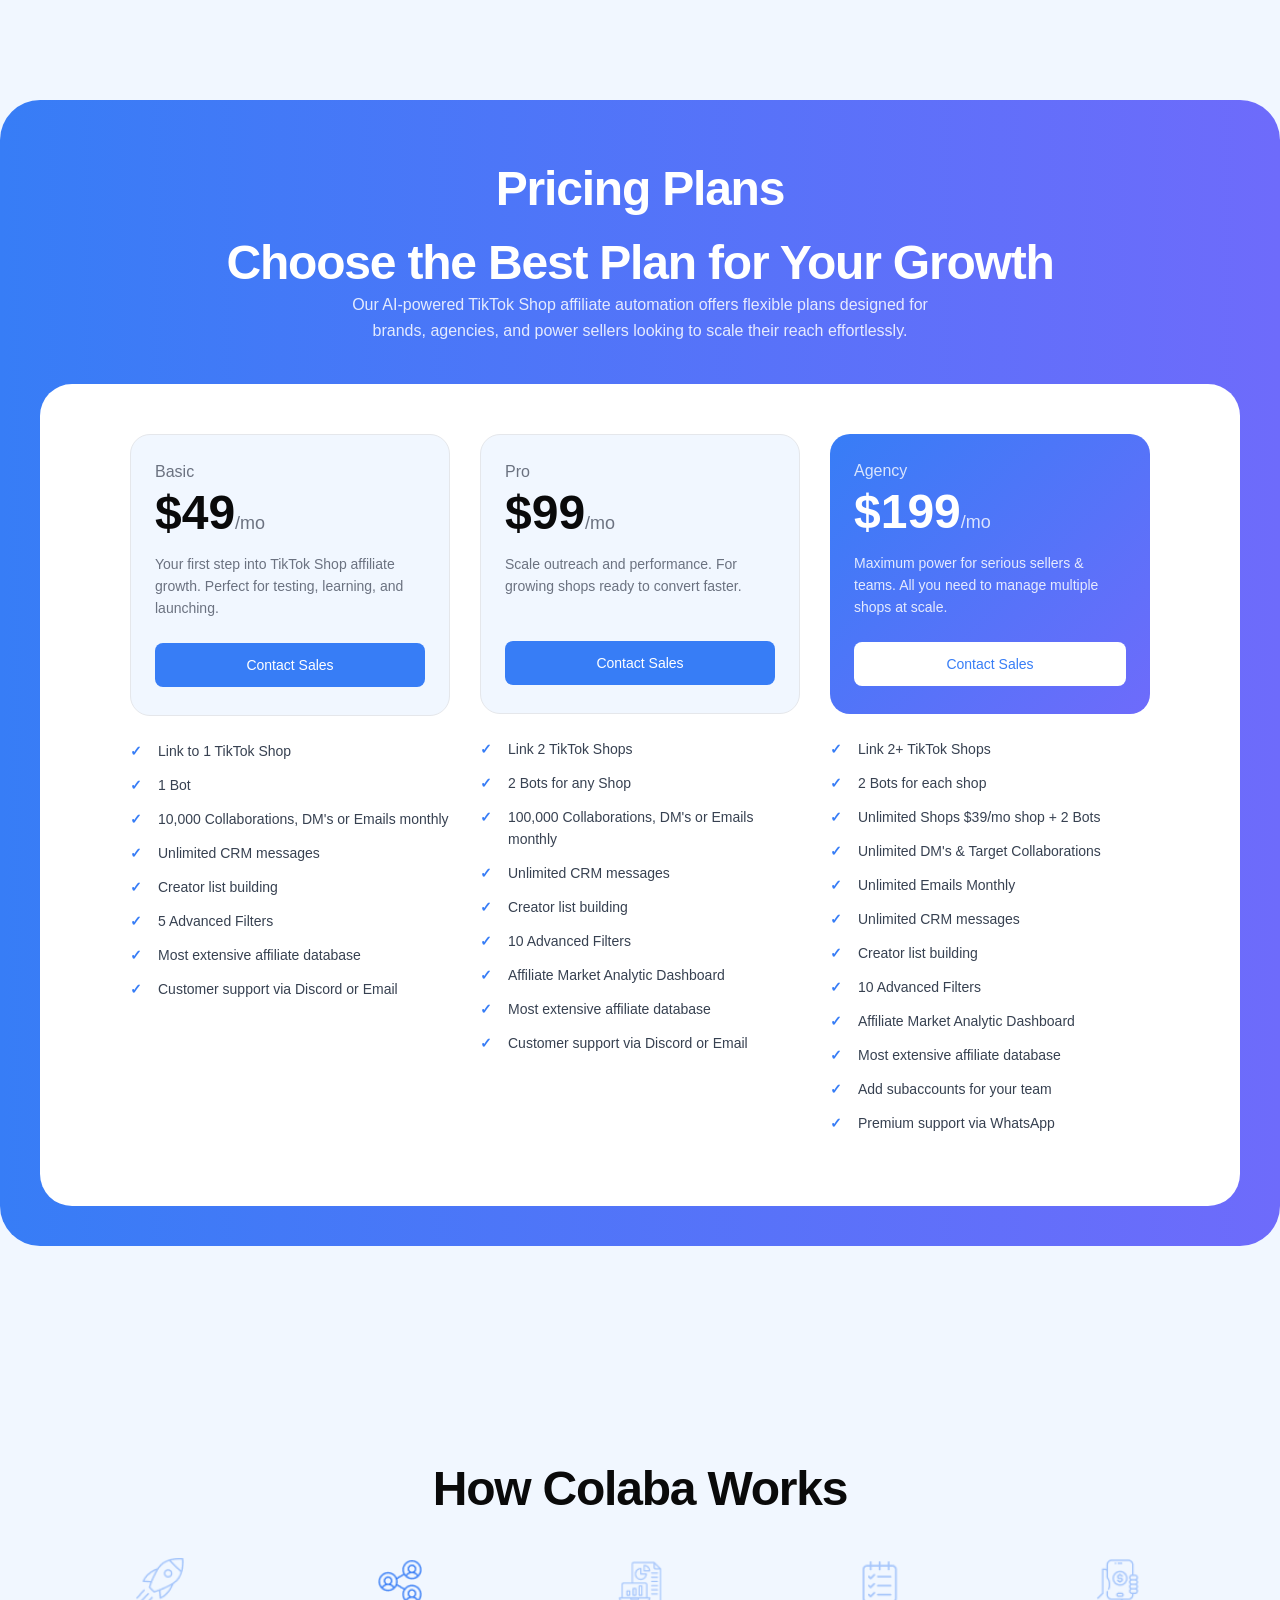
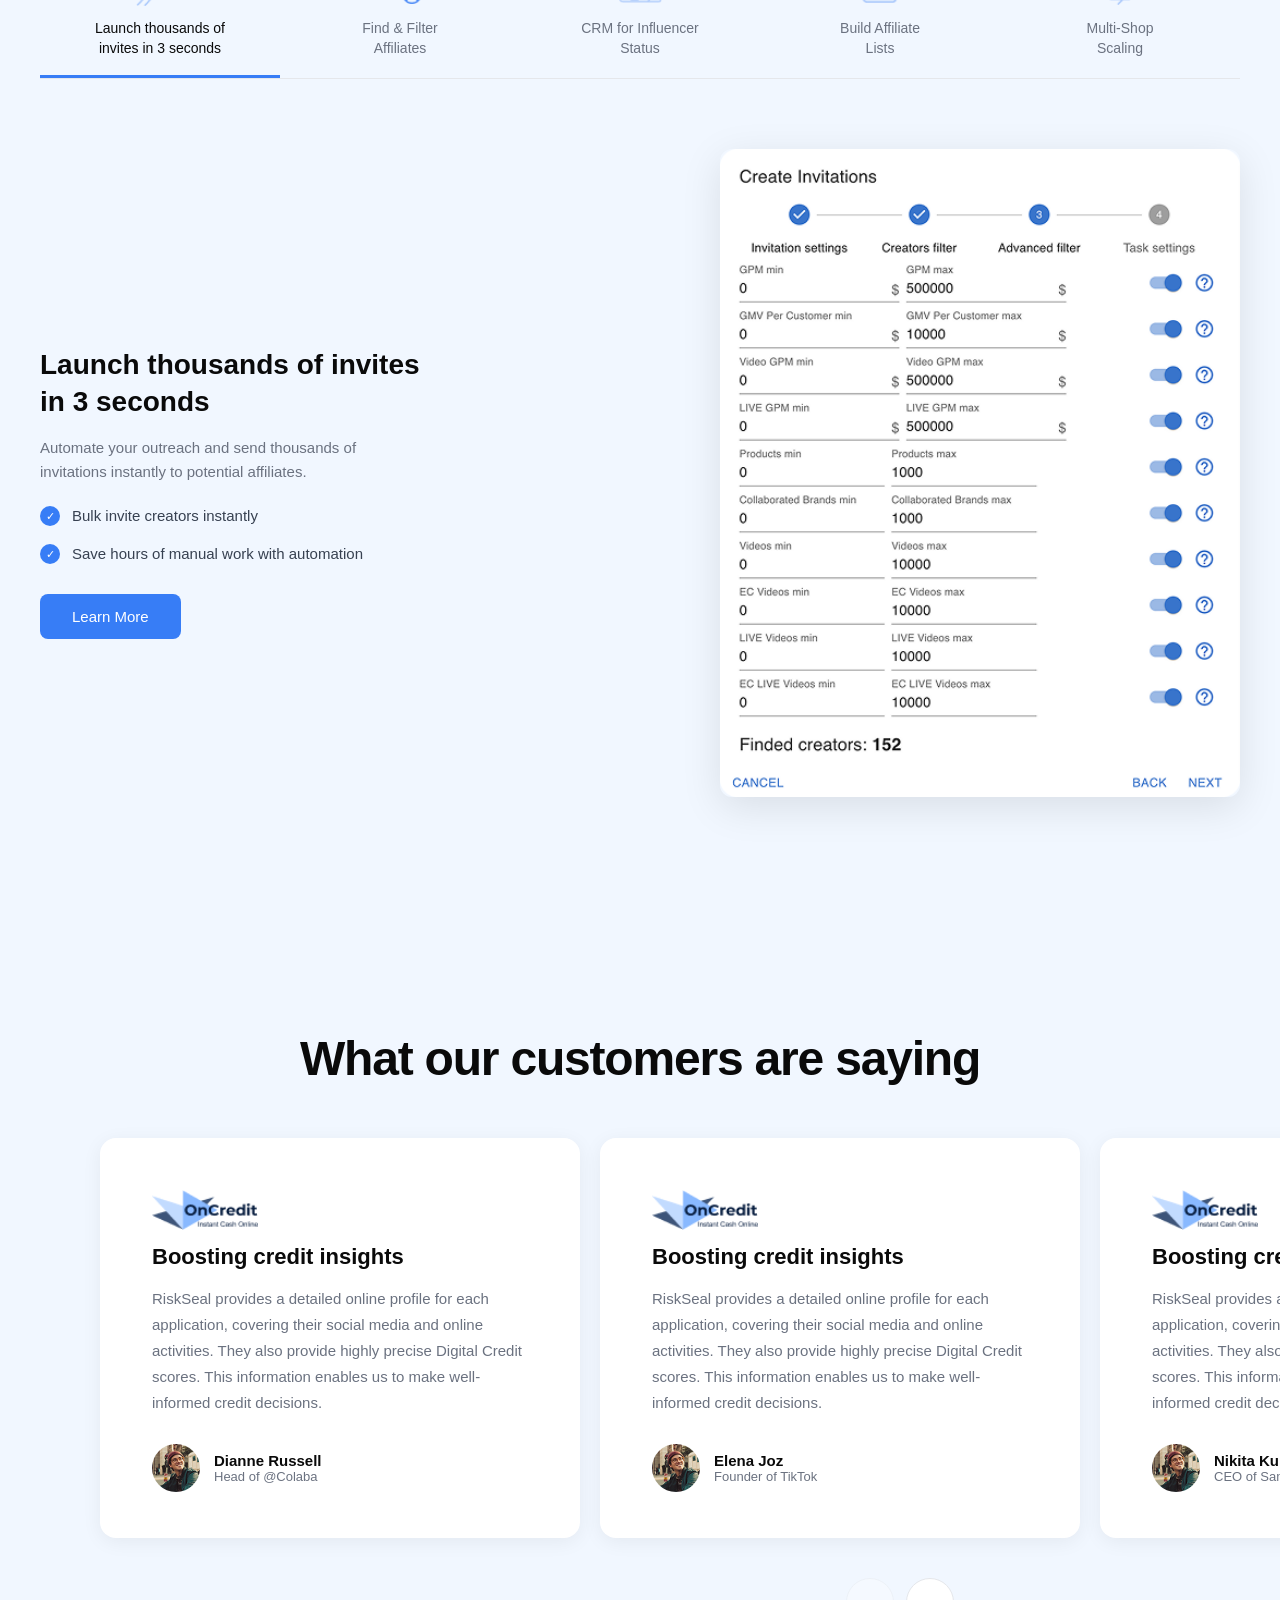
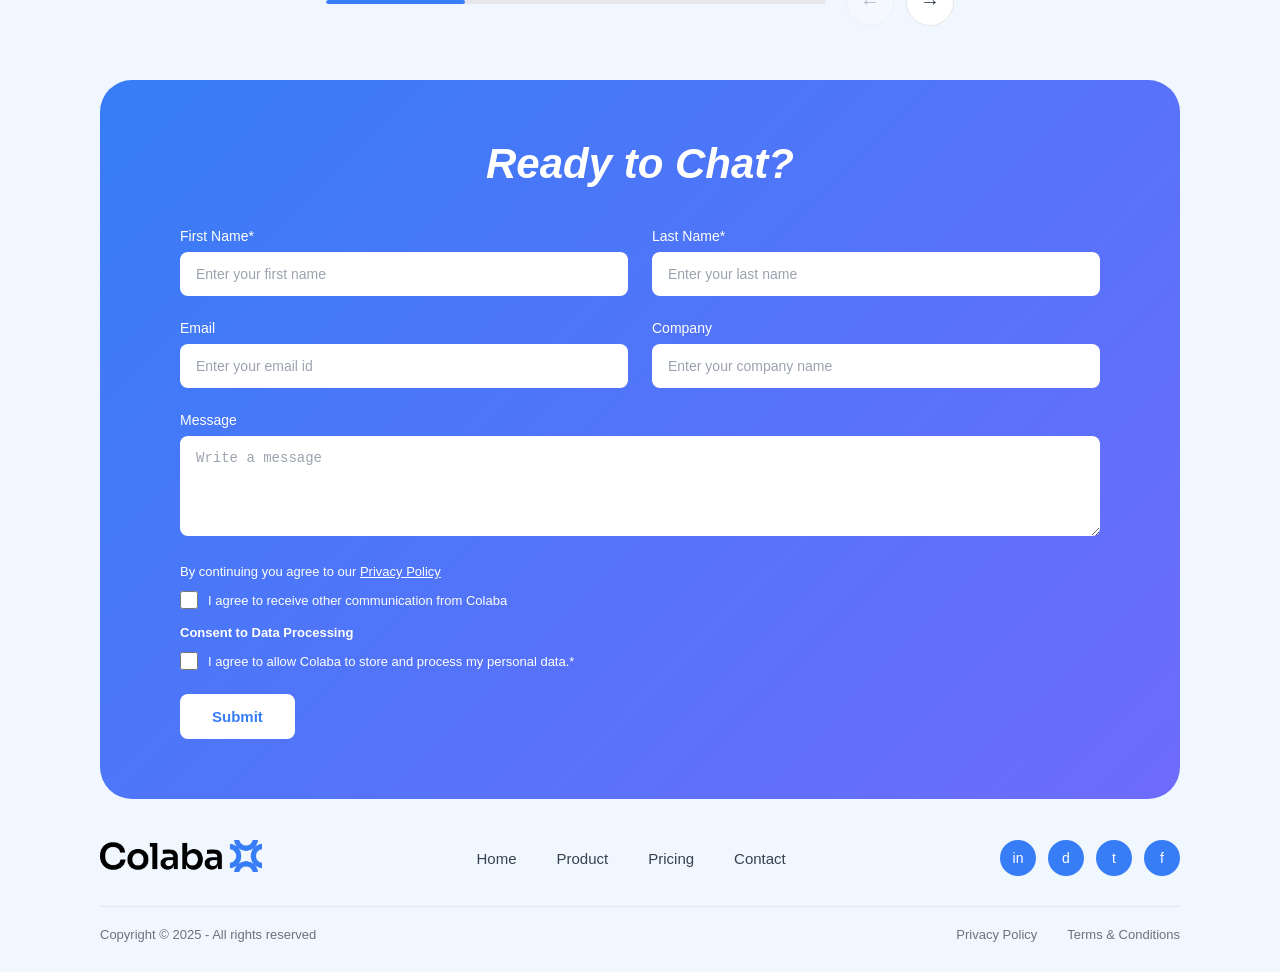
==== commit 81ecb8e0: "Refactor hero section and move stats to hero visual Co-authored-by: master.appsrow <master.appsrow@g" ====
--- a/index.html
+++ b/index.html
@@ -100,77 +100,56 @@
     <!-- Hero Visual -->
     <div class="hero-visual">
       <img src="assets/im.png" alt="Hero Visual" class="hero-image" />
-    </div>
-
-  </div>
-</section>
-
-<!-- ================= STATS SECTION ================= -->
-<section class="section-stats">
-  <div class="container">
-
-    <div class="stats-frame">
-      <div class="stat-item">
-        <span class="stat-label">GMV</span>
-        <span class="stat-value">1,161,402.54</span>
-        <span class="stat-growth">▲ 2,031.87%</span>
-      </div>
-
-      <div class="stat-item">
-        <span class="stat-label">SKU Orders</span>
-        <span class="stat-value">31,511</span>
-        <span class="stat-growth">▲ 1,175%</span>
-      </div>
-    </div>
-
-  </div>
-</section>
-
-<!-- ================= COLLAB SECTION ================= -->
-<section class="section-collaboration">
-  <div class="container">
-
-    <div class="collab-frame">
-      <div class="collab-header">
-        <span class="collab-icon">📘</span>
-        <span class="collab-title">Targeted Collaborations</span>
-      </div>
-
-      <div class="collab-stats">
-        <div class="collab-item">
-          <span class="collab-label">Affiliate GMV</span>
-          <span class="collab-value">$791.35</span>
-          <span class="collab-growth">▲ 55.45%</span>
-        </div>
-
-        <div class="collab-item">
-          <span class="collab-label">Affiliate items sold</span>
-          <span class="collab-value">51</span>
-          <span class="collab-growth">▲ 50.69%</span>
-        </div>
-      </div>
-    </div>
-
-  </div>
-</section>
-
-<!-- ================= INBOX SECTION ================= -->
-<section class="section-inbox">
-  <div class="container">
-
-    <div class="inbox-frame">
-      <div class="inbox-header">
-        <svg xmlns="http://www.w3.org/2000/svg" fill="none" viewBox="0 0 24 24" stroke-width="1.5" stroke="currentColor" class="inbox-icon">
-          <path stroke-linecap="round" stroke-linejoin="round" d="M7.5 8.25h9m-9 3.75h6m-6 3.75h3M21 12c0 4.97-4.03 9-9 9s-9-4.03-9-9 4.03-9 9-9 9 4.03 9 9Z" />
-        </svg>
-        <span class="inbox-title">Inbox</span>
-      </div>
-
-      <div class="inbox-item">All (4000)</div>
-      <div class="divider"></div>
-      <div class="inbox-item">Unread (62)</div>
-      <div class="divider"></div>
-      <div class="inbox-item">Unreplied (816)</div>
+
+      <!-- Stats Frame -->
+      <div class="stats-frame">
+        <div class="stat-item">
+          <span class="stat-label">GMV</span>
+          <span class="stat-value">1,161,402.54</span>
+          <span class="stat-growth">▲ 2,031.87%</span>
+        </div>
+        <div class="stat-item">
+          <span class="stat-label">SKU Orders</span>
+          <span class="stat-value">31,511</span>
+          <span class="stat-growth">▲ 1,175%</span>
+        </div>
+      </div>
+
+      <!-- Collab Frame -->
+      <div class="collab-frame">
+        <div class="collab-header">
+          <span class="collab-icon">📘</span>
+          <span class="collab-title">Targeted Collaborations</span>
+        </div>
+        <div class="collab-stats">
+          <div class="collab-item">
+            <span class="collab-label">Affiliate GMV</span>
+            <span class="collab-value">$791.35</span>
+            <span class="collab-growth">▲ 55.45%</span>
+          </div>
+          <div class="collab-item">
+            <span class="collab-label">Affiliate items sold</span>
+            <span class="collab-value">51</span>
+            <span class="collab-growth">▲ 50.69%</span>
+          </div>
+        </div>
+      </div>
+
+      <!-- Inbox Frame -->
+      <div class="inbox-frame">
+        <div class="inbox-header">
+          <svg xmlns="http://www.w3.org/2000/svg" fill="none" viewBox="0 0 24 24" stroke-width="1.5" stroke="currentColor" class="inbox-icon">
+            <path stroke-linecap="round" stroke-linejoin="round" d="M7.5 8.25h9m-9 3.75h6m-6 3.75h3M21 12c0 4.97-4.03 9-9 9s-9-4.03-9-9 4.03-9 9-9 9 4.03 9 9Z" />
+          </svg>
+          <span class="inbox-title">Inbox</span>
+        </div>
+        <div class="inbox-item">All (4000)</div>
+        <div class="divider"></div>
+        <div class="inbox-item">Unread (62)</div>
+        <div class="divider"></div>
+        <div class="inbox-item">Unreplied (816)</div>
+      </div>
+
     </div>
 
   </div>
--- a/assets/css/style.css
+++ b/assets/css/style.css
@@ -184,7 +184,9 @@
 ========================= */
 .section-hero {
   padding-top: 60px;
-  padding-bottom: 100px;
+  padding-bottom: 250px;
+  position: relative;
+  overflow: visible;
 }
 
 .hero-wrapper {
@@ -281,8 +283,9 @@
    HERO VISUAL (RIGHT)
 ========================= */
 .hero-visual {
-  flex: 0 0 441px;
+  flex: 0 0 500px;
   position: relative;
+  min-height: 700px;
 }
 
 /* =========================
@@ -290,33 +293,28 @@
 ========================= */
 .hero-image {
   width: 441px;
-  height: 576px;
+  height: 620px;
   object-fit: cover;
-}
-
-/* =========================
-   STATS SECTION
-========================= */
-.section-stats {
-  position: absolute;
-  left: 0;
-  right: 0;
-  top: 410px;
+  object-position: top;
+}
+
+/* =========================
+   HIDE FLOATING SECTIONS (Cards inside hero-visual now)
+========================= */
+.section-stats,
+.section-collaboration,
+.section-inbox {
+  display: none;
+}
+
+/* =========================
+   STATS FRAME
+========================= */
+.stats-frame {
+  position: absolute;
+  left: -140px;
+  top: 280px;
   z-index: 10;
-}
-
-.section-stats .container {
-  display: flex;
-  justify-content: center;
-}
-
-/* =========================
-   STATS FRAME
-========================= */
-.stats-frame {
-  position: absolute;
-  left: 731px;
-  top: 0;
 
   width: 264.72px;
   height: 136.96px;
@@ -361,23 +359,13 @@
 }
 
 /* =========================
-   COLLAB SECTION
-========================= */
-.section-collaboration {
+   TARGETED COLLABORATIONS FRAME
+========================= */
+.collab-frame {
   position: absolute;
   left: 0;
-  right: 0;
-  top: 599px;
+  top: 470px;
   z-index: 10;
-}
-
-/* =========================
-   TARGETED COLLABORATIONS FRAME
-========================= */
-.collab-frame {
-  position: absolute;
-  left: 855px;
-  top: 0;
 
   width: 315.31px;
   height: 173.64px;
@@ -446,23 +434,13 @@
 }
 
 /* =========================
-   INBOX SECTION
-========================= */
-.section-inbox {
-  position: absolute;
-  left: 0;
-  right: 0;
-  top: 370px;
+   INBOX FRAME
+========================= */
+.inbox-frame {
+  position: absolute;
+  right: -50px;
+  top: 240px;
   z-index: 10;
-}
-
-/* =========================
-   INBOX FRAME
-========================= */
-.inbox-frame {
-  position: absolute;
-  left: 1155px;
-  top: 0;
 
   width: 150.53px;
   height: 177.39px;
@@ -599,24 +577,21 @@
     padding: 0 60px;
   }
 
+  .hero-visual {
+    flex: 0 0 450px;
+  }
+
   .hero-image {
     width: 380px;
     height: auto;
   }
 
   .stats-frame {
-    left: auto;
-    right: 300px;
-  }
-
-  .collab-frame {
-    left: auto;
-    right: 100px;
+    left: -100px;
   }
 
   .inbox-frame {
-    left: auto;
-    right: 40px;
+    right: 0;
   }
 }
 
@@ -652,18 +627,12 @@
   .hero-visual {
     flex: none;
     margin-top: 40px;
+    min-height: auto;
   }
 
   .hero-image {
     width: 420px;
     height: auto;
-  }
-
-  .section-stats,
-  .section-collaboration,
-  .section-inbox {
-    position: relative;
-    top: auto;
   }
 
   .stats-frame,
@@ -672,7 +641,12 @@
     position: relative;
     left: auto;
     right: auto;
+    top: auto;
     margin: 24px auto;
+  }
+
+  .section-hero {
+    padding-bottom: 60px;
   }
 }
 
